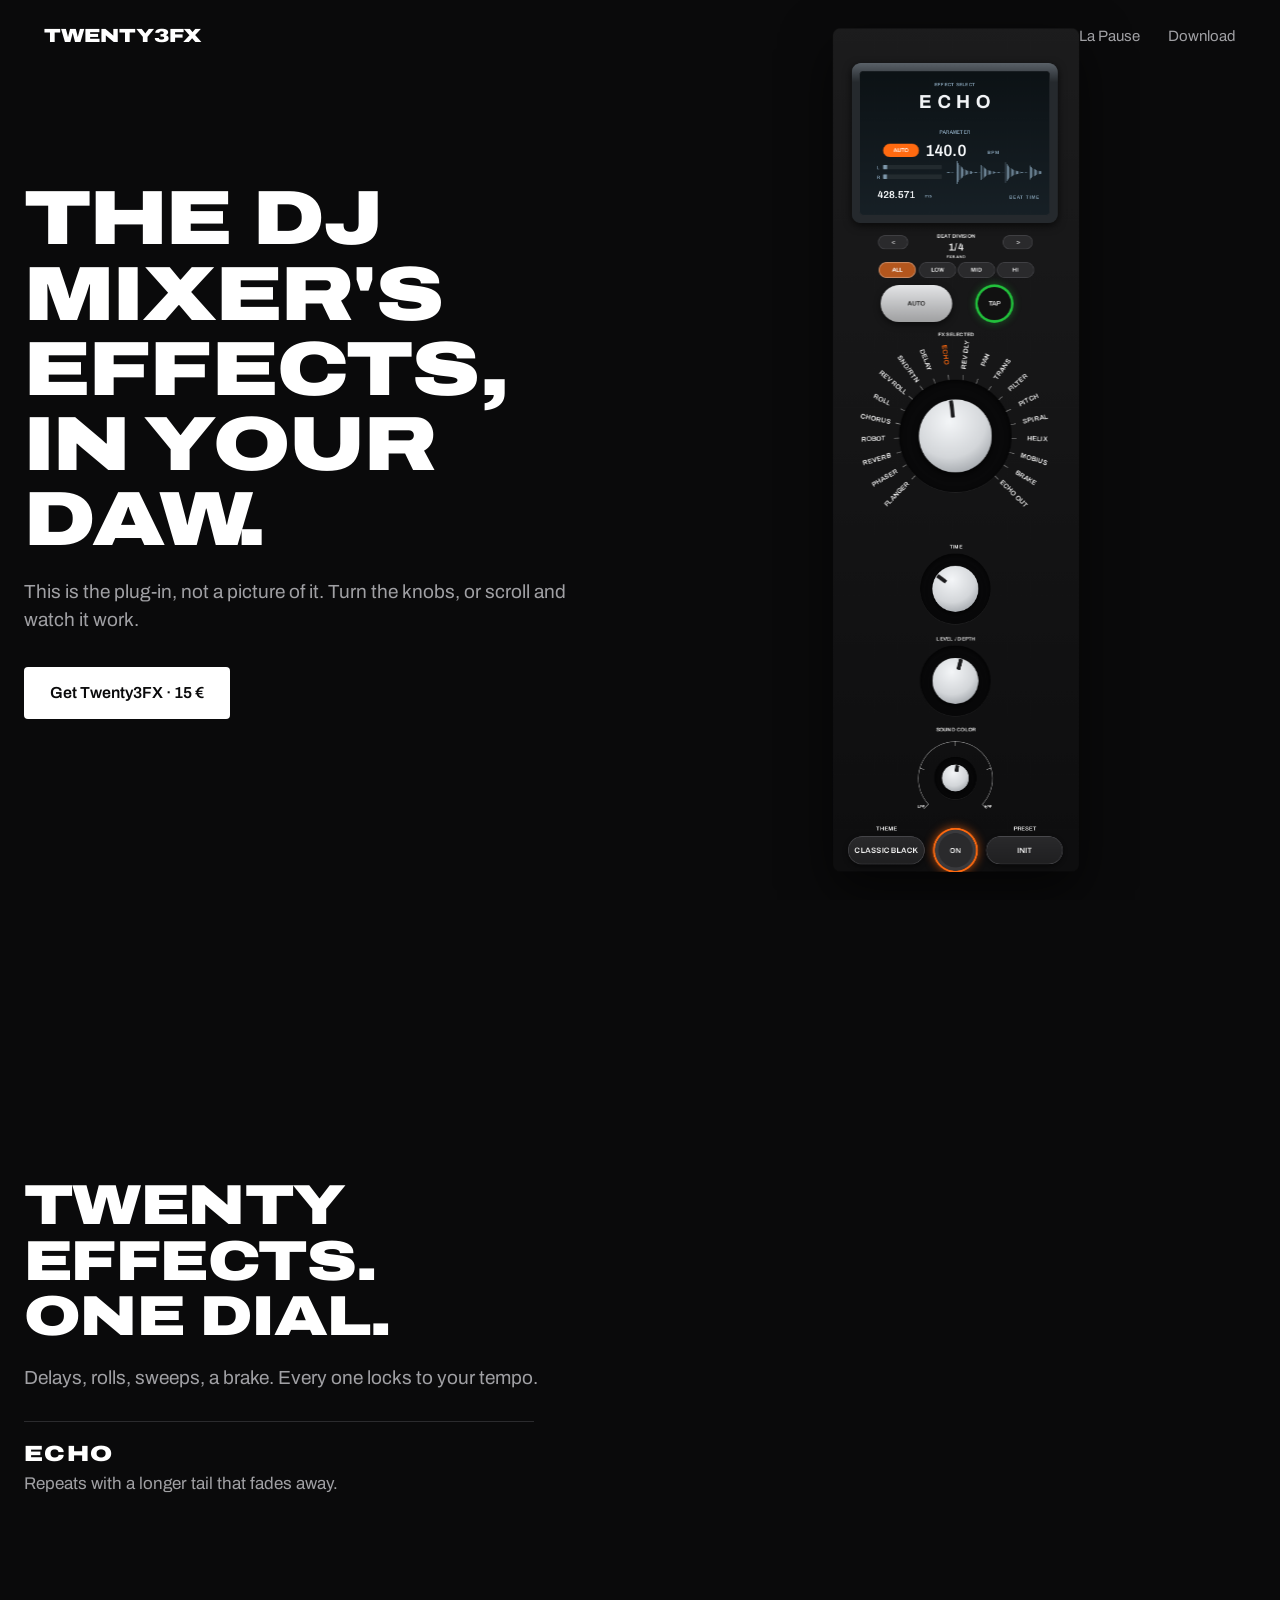
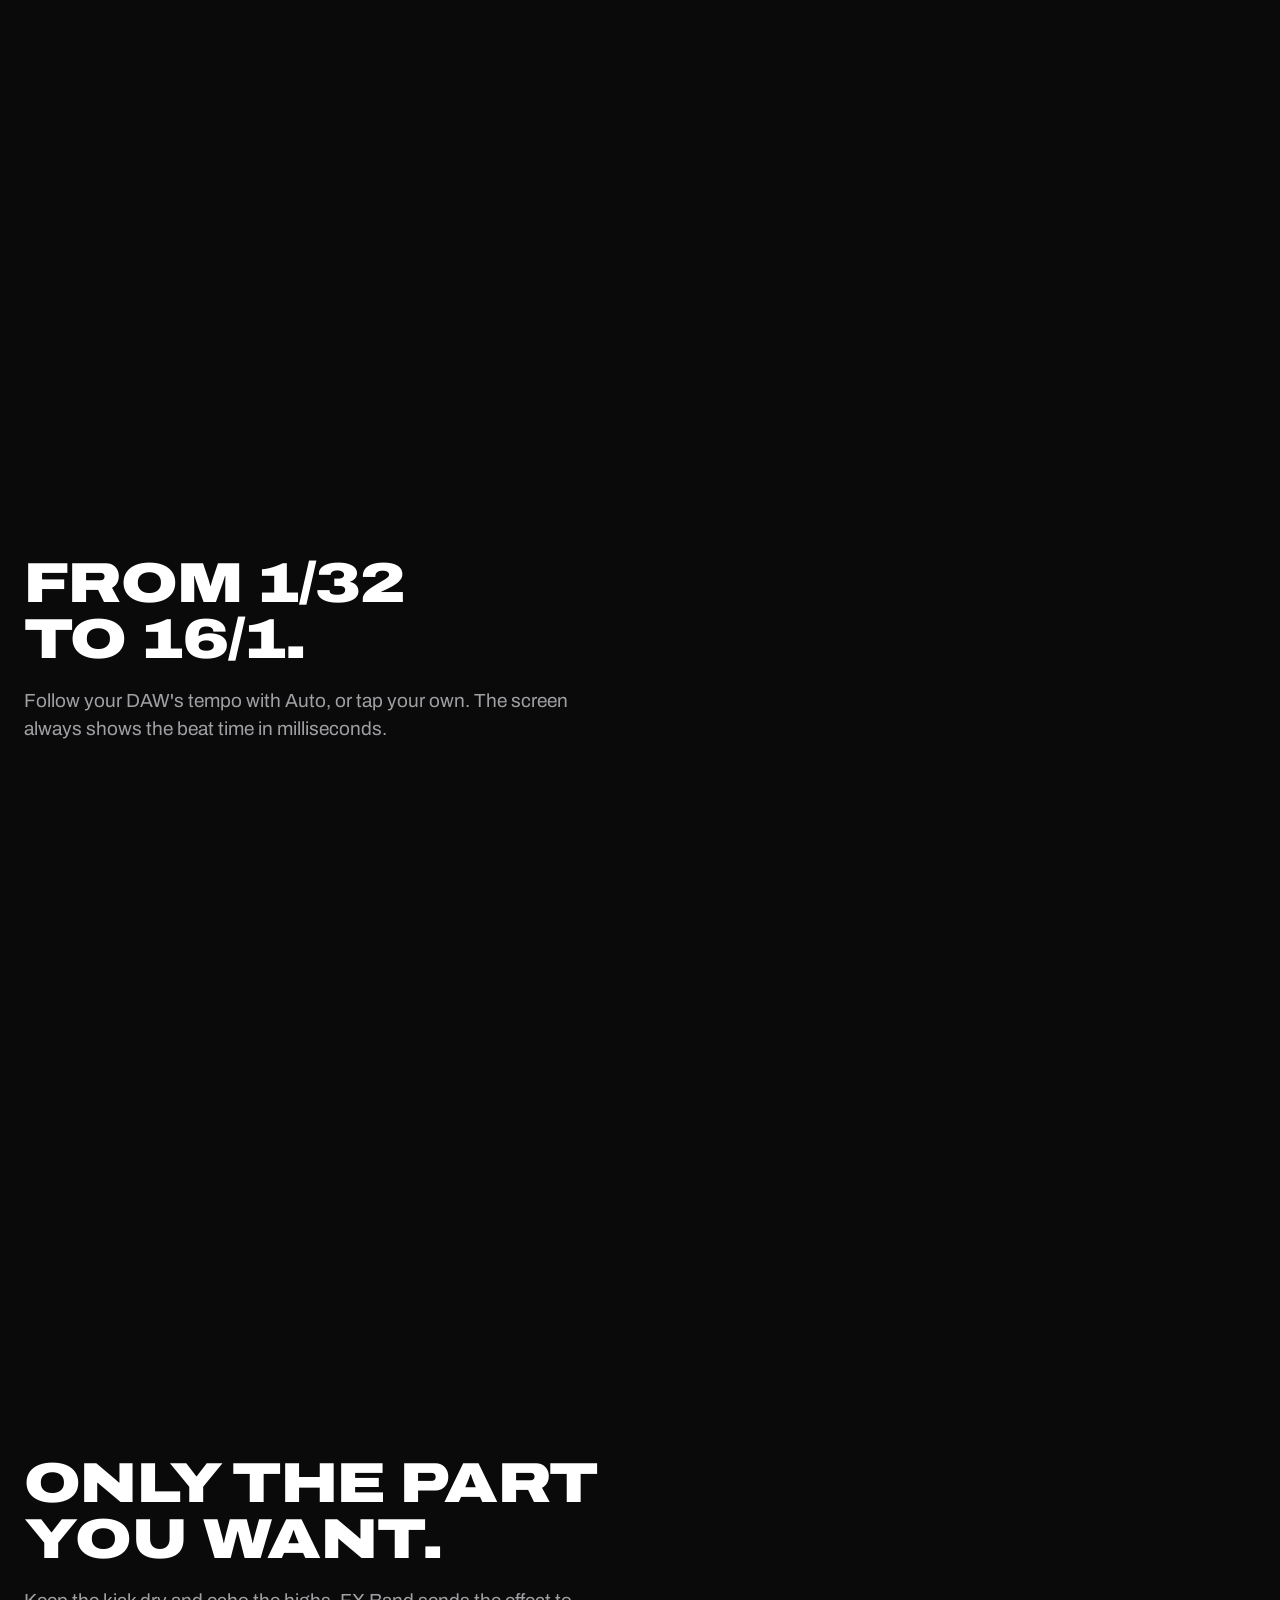
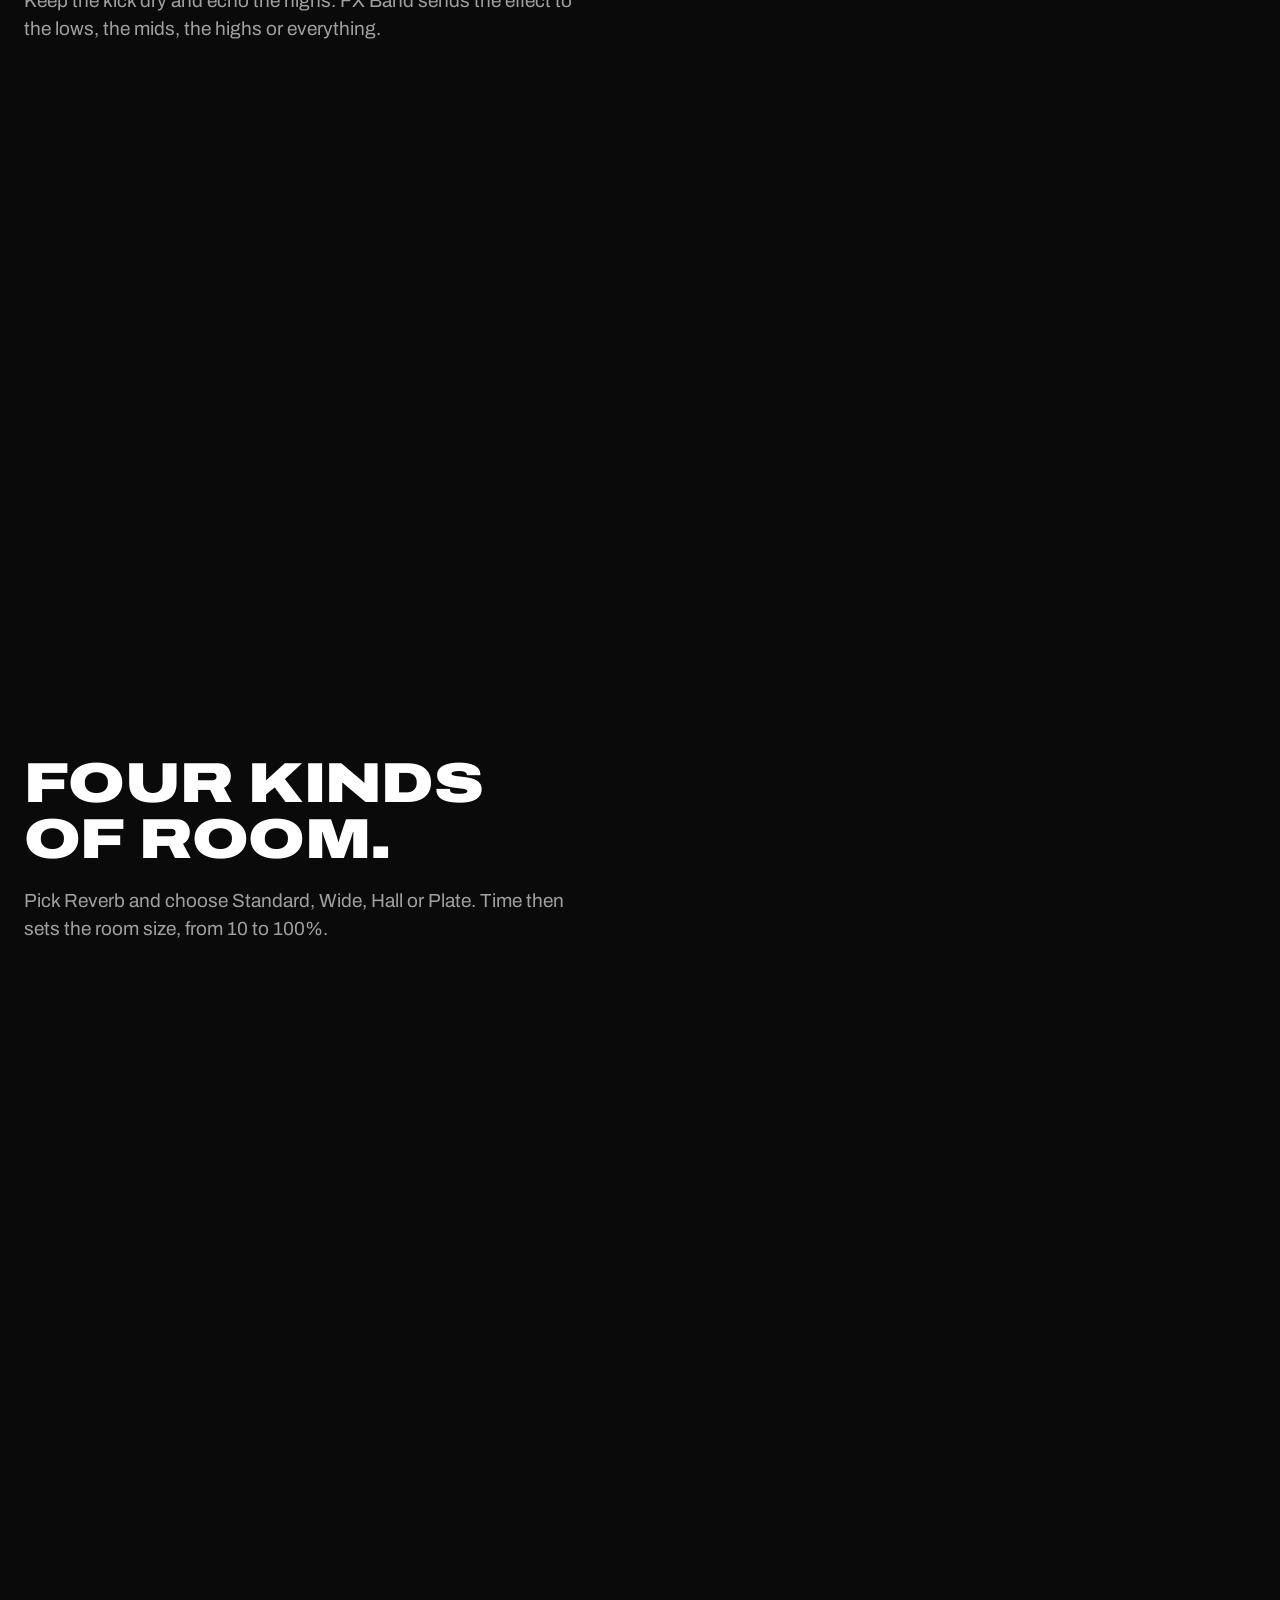
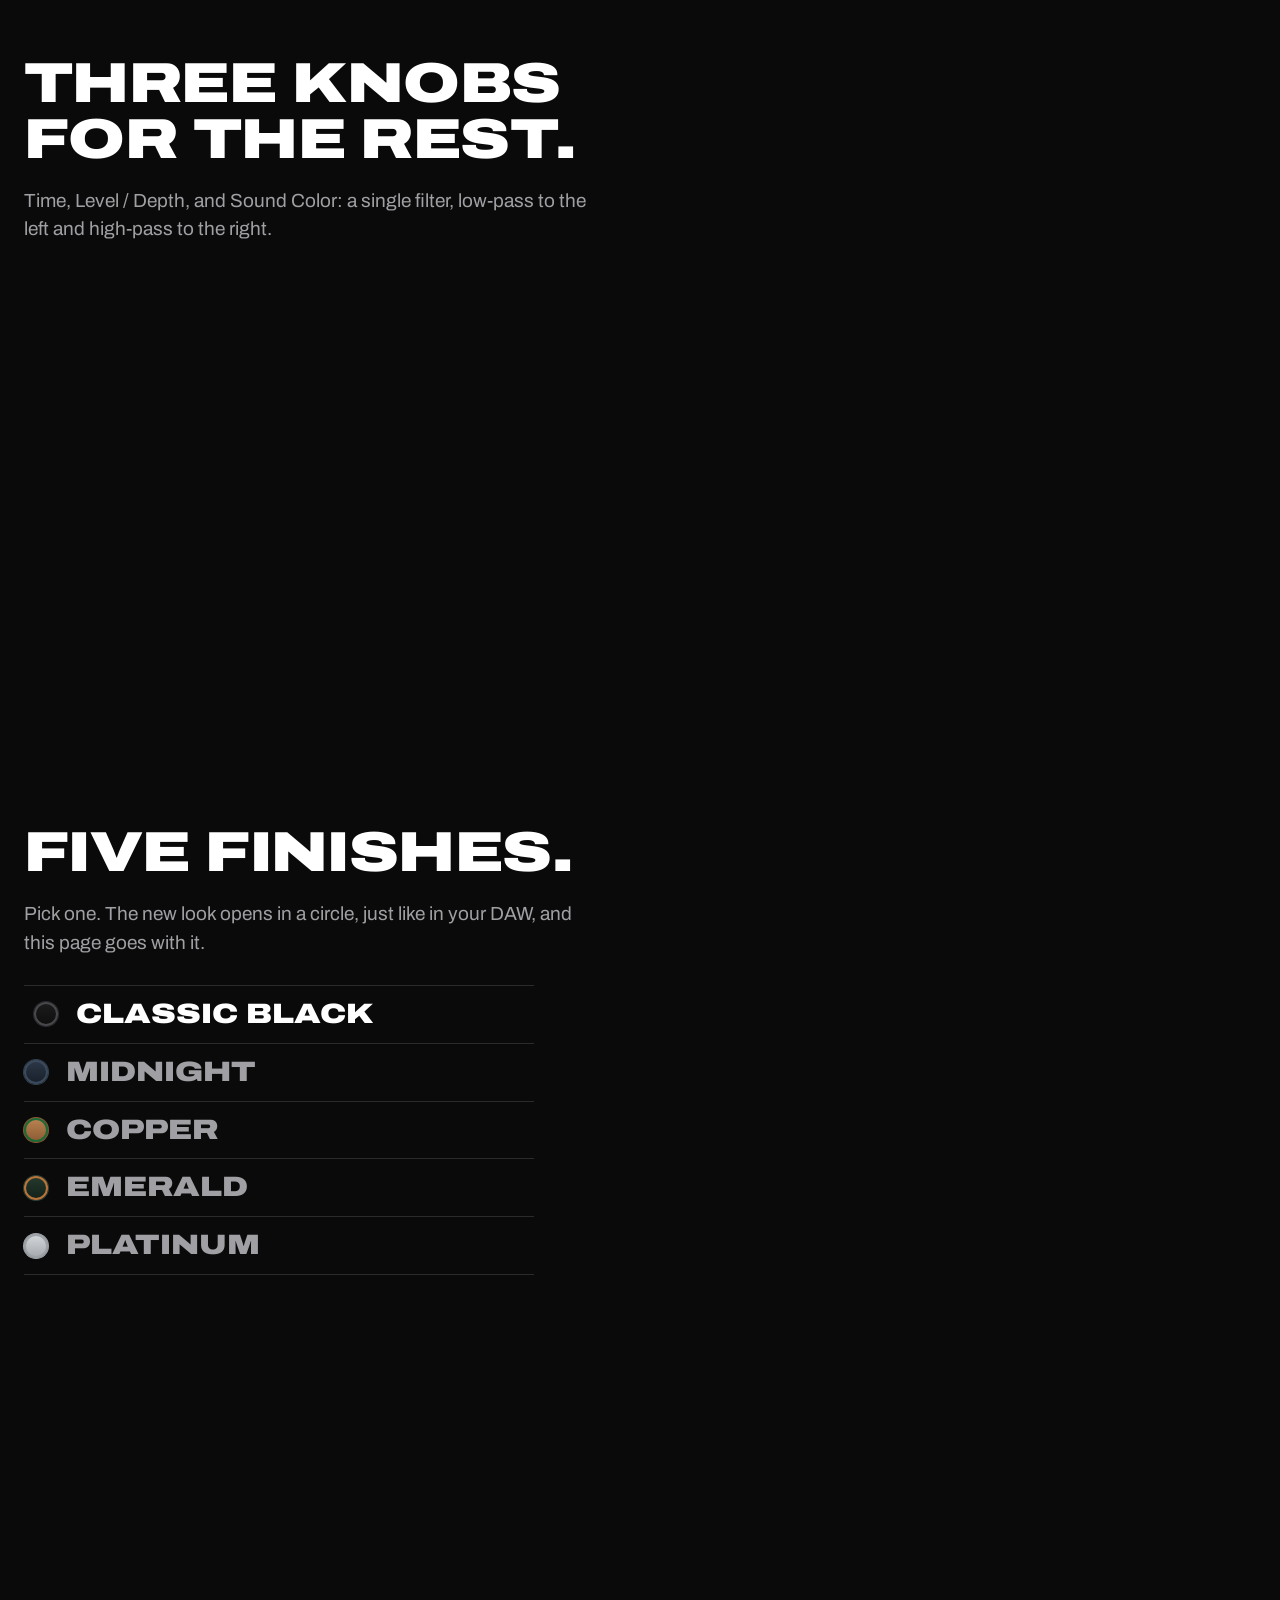
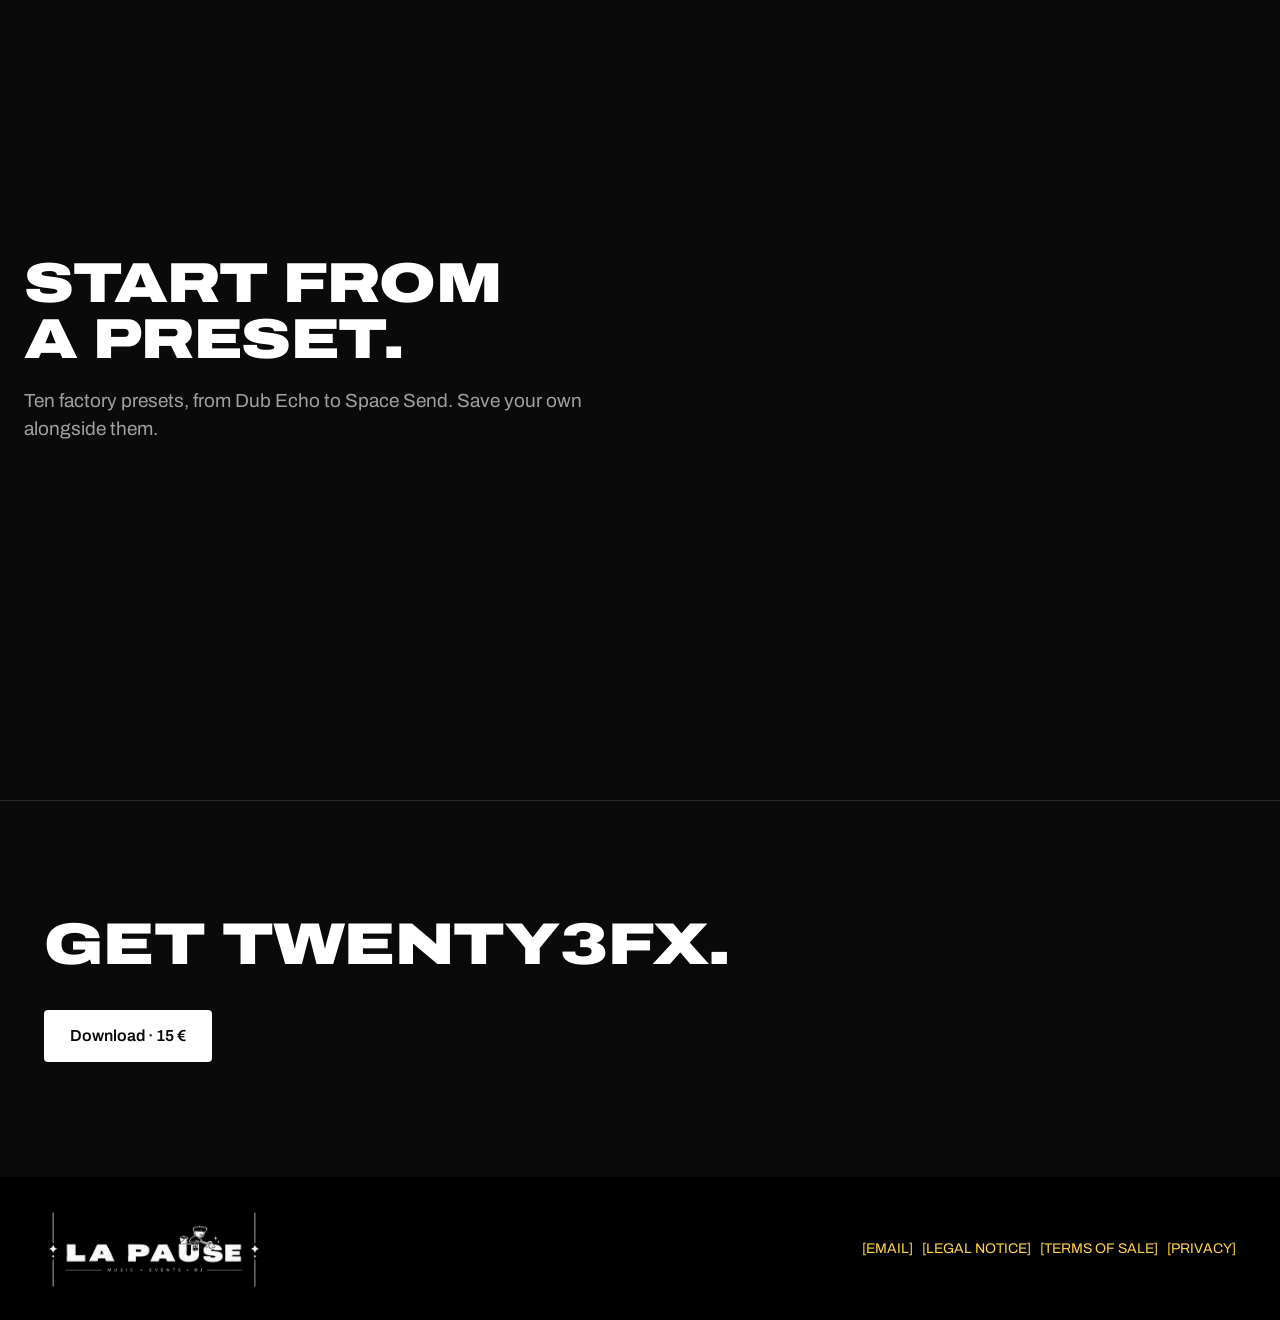
==== index.html @ 5ca611a1 "Site Twenty3FX Co-Authored-By: Claude Opus 5.5 <noreply@anthropic.com>" ====
<!doctype html>
<html lang="en" data-theme="classic">
<head>
<meta charset="utf-8">
<script>try { document.documentElement.dataset.theme = localStorage.getItem('t3-theme') || 'classic'; } catch (e) {}</script>
<meta name="viewport" content="width=device-width, initial-scale=1, viewport-fit=cover">
<title>Twenty3FX</title>
<meta name="description" content="20 tempo-synced DJ effects in one plug-in. VST3 and Audio Unit for Windows and macOS.">
<link rel="preconnect" href="https://fonts.googleapis.com">
<link rel="stylesheet" href="https://fonts.googleapis.com/css2?family=Archivo:wdth,wght@100,400;100,500;100,600;100,700;125,900&display=swap">
<link rel="stylesheet" href="styles.css">
<link rel="stylesheet" href="plugin.css">
<style>
/* The scroll story: text on one side, the plug-in pinned on the other. */
.story { display: grid; grid-template-columns: minmax(0, 1fr) minmax(0, 1fr); gap: 32px; max-width: 1320px; margin-inline: auto; padding-inline: 24px; }
.stage { position: sticky; top: 0; height: 100vh; height: 100svh; overflow: hidden; grid-column: 2; grid-row: 1; }
.chapters { grid-column: 1; grid-row: 1; }
.chapter { min-height: 100vh; display: flex; flex-direction: column; justify-content: center; padding-block: 48px; }
.chapter h1, .chapter h2 { font-size: clamp(30px, 4.4vw, 60px); }
.chapter h1 { font-size: clamp(40px, 6vw, 84px); }
.chapter p { margin-top: 20px; max-width: 30em; color: var(--soft); font-size: 19px; transition: color .45s; }
.chapter .buy { display: flex; flex-wrap: wrap; gap: 12px 20px; margin-top: 32px; }
.chapter > * { opacity: .16; transform: translateY(26px); transition: opacity .6s, transform .9s var(--ease); }
.chapter.now > * { opacity: 1; transform: none; }
.live { margin-top: 28px; padding-top: 16px; border-top: 1px solid var(--rule); max-width: 30em; }
.live b { display: block; font-weight: 900; font-stretch: 125%; font-size: 22px; letter-spacing: .06em; }
.live span { color: var(--soft); display: block; min-height: 3em; }
.names { display: grid; margin-top: 28px; max-width: 30em; }
.names button { display: flex; align-items: center; gap: 18px; background: none; border: 0; border-top: 1px solid var(--rule); padding: 13px 0; text-align: left; cursor: pointer; color: var(--soft); font-weight: 900; font-stretch: 125%; text-transform: uppercase; font-size: clamp(18px, 2.2vw, 28px); line-height: 1.1; transition: color .3s, padding-left .4s var(--ease), border-color .45s; }
.names button:last-child { border-bottom: 1px solid var(--rule); }
.names button:hover, .names button[aria-pressed="true"] { color: var(--copy); padding-left: 10px; }
.swatch { flex: none; width: 24px; height: 24px; border-radius: 50%; background: linear-gradient(var(--top), var(--bot)); box-shadow: inset 0 0 0 2px var(--pillb), 0 0 0 1px var(--rule); }
@media (max-width: 860px) {
  .story { grid-template-columns: minmax(0, 1fr); gap: 0; }
  .stage { grid-column: 1; grid-row: 1; height: 52vh; height: 52svh; z-index: 2; background: var(--page); transition: background .45s; }
  .chapters { grid-column: 1; grid-row: 2; }
  .chapter { min-height: 62vh; padding-block: 32px; justify-content: flex-start; }
  .chapter p { font-size: 17px; margin-top: 12px; }
}



@media (prefers-reduced-motion: reduce) { .camera { transition: none; } .chapter > * { opacity: 1; transform: none; } }
</style>
</head>
<body>
<header class="top over"><div class="wrap">
  <a class="brand" href="index.html" aria-current="page">Twenty3FX</a>
  <nav aria-label="Main">
    <a href="la-pause.html">La Pause</a>
    <a href="download.html">Download</a>
  </nav>
</div></header>

<main id="top">
  <div class="story">
    <div class="stage" id="stage" aria-label="Interactive Twenty3FX plug-in">
      <div class="camera" id="camera">
      </div>
    </div>

    <div class="chapters">
      <article class="chapter" data-focus="0,1320">
        <h1>The DJ mixer's effects, in your DAW.</h1>
        <p>This is the plug-in, not a picture of it. Turn the knobs, or scroll and watch it work.</p>
        <div class="buy"><a class="btn" href="download.html">Get Twenty3FX &middot; 15&nbsp;&euro;</a></div>
      </article>
      <article class="chapter" data-focus="40,780" data-run="effects">
        <h2>Twenty effects. One dial.</h2>
        <p>Delays, rolls, sweeps, a brake. Every one locks to your tempo.</p>
        <div class="live"><b data-live-name>ECHO</b><span data-live-desc></span></div>
      </article>
      <article class="chapter" data-focus="40,400" data-run="division">
        <h2>From 1/32 to 16/1.</h2>
        <p>Follow your DAW's tempo with Auto, or tap your own. The screen always shows the beat time in milliseconds.</p>
      </article>
      <article class="chapter" data-focus="310,470" data-run="band">
        <h2>Only the part you want.</h2>
        <p>Keep the kick dry and echo the highs. FX Band sends the effect to the lows, the mids, the highs or everything.</p>
      </article>
      <article class="chapter" data-focus="40,900" data-run="reverb">
        <h2>Four kinds of room.</h2>
        <p>Pick Reverb and choose Standard, Wide, Hall or Plate. Time then sets the room size, from 10 to 100%.</p>
      </article>
      <article class="chapter" data-focus="790,1320" data-run="knobs">
        <h2>Three knobs for the rest.</h2>
        <p>Time, Level / Depth, and Sound Color: a single filter, low-pass to the left and high-pass to the right.</p>
      </article>
      <article class="chapter" data-focus="0,1320" data-run="themes">
        <h2>Five finishes.</h2>
        <p>Pick one. The new look opens in a circle, just like in your DAW, and this page goes with it.</p>
        <div class="names" id="names">
          <button type="button"><i class="swatch" data-theme="classic"></i>Classic Black</button>
          <button type="button"><i class="swatch" data-theme="midnight"></i>Midnight</button>
          <button type="button"><i class="swatch" data-theme="copper"></i>Copper</button>
          <button type="button"><i class="swatch" data-theme="emerald"></i>Emerald</button>
          <button type="button"><i class="swatch" data-theme="platinum"></i>Platinum</button>
        </div>
      </article>
      <article class="chapter" data-focus="300,1320" data-run="presets">
        <h2>Start from a preset.</h2>
        <p>Ten factory presets, from Dub Echo to Space Send. Save your own alongside them.</p>
      </article>
    </div>
  </div>


  <section id="get"><div class="wrap">
    <h2 class="reveal">Get Twenty3FX.</h2>
    <div class="closing reveal"><a class="btn" href="download.html">Download &middot; 15&nbsp;&euro;</a></div>
  </div></section>
</main>

<footer><div class="wrap">
  <img src="images/la-pause.webp" alt="La pause: music, events, DJ" width="1945" height="808">
  <span class="todo">[EMAIL] &nbsp; [LEGAL NOTICE] &nbsp; [TERMS OF SALE] &nbsp; [PRIVACY]</span>
</div></footer>

<script src="plugin.js"></script>
<script>
(() => {
  const stage = document.getElementById('stage');
  const t3 = Twenty3FX(document.getElementById('camera'));
  const { plug, state, paint, setTheme, applyPreset, setNeedle, calm, fx, fxIndex, styles, themes, presets } = t3;
  t3.onTouch = () => hands();

  // Theme picker: the visitor chooses, and the choice follows them to the download page.
  const themeButtons = [...document.querySelectorAll('#names button')];
  const markTheme = (i) => themeButtons.forEach((b, n) => b.setAttribute('aria-pressed', n === i));
  t3.onTheme = markTheme;
  markTheme(state.theme);
  themeButtons.forEach((b, i) => b.addEventListener('click', () => { if (i !== state.theme) setTheme(i, true); }));

  // Camera: scale and centre the plug-in on the part the chapter is about.
  let focus = [0, 1320];
  const aim = () => t3.aim(stage, focus[0], focus[1]);
  addEventListener('resize', aim);

  // Each chapter plays its part on a loop, until a hand touches the plug-in.
  let timer = 0;
  function hands() { clearInterval(timer); timer = 0; }
  const every = (ms, fn) => { hands(); if (calm) return; timer = setInterval(fn, ms); };
  const runs = {
    effects() { state.menu = null; state.on = true; every(900, () => { let n; do { n = (state.fx + 1) % fx.length; state.fx = n; } while (fx[n][0] === 'REVERB'); paint(); }); },
    division() { state.menu = null; if (fx[state.fx][0] === 'REVERB') state.fx = fxIndex('ECHO'); let dir = 1; every(800, () => { if (state.div >= 8) dir = -1; if (state.div <= 0) dir = 1; state.div += dir; paint(); }); },
    band() { state.menu = null; const order = [3, 0, 1, 2]; let i = 0; every(1000, () => { i = (i + 1) % 4; state.band = order[i]; paint(); }); },
    reverb() { state.fx = fxIndex('REVERB'); state.menu = 'style'; every(1100, () => { state.style = (state.style + 1) % styles.length; paint(); }); },
    knobs() { state.menu = null; let p = 0; every(70, () => { p += .06; state.level = .5 + .45 * Math.sin(p); state.color = .8 * Math.sin(p * .7); state.size = 50; paint(); setNeedle('time', 80 * Math.sin(p * .5)); }); },
    themes() { state.menu = null; },
    presets() { state.menu = 'preset'; let i = -1; every(1000, () => { i = (i + 1) % presets.length; applyPreset(i); state.menu = 'preset'; paint(); }); },
  };

  const chapters = [...document.querySelectorAll('.chapter')];
  function enter(ch) {
    chapters.forEach((c) => c.classList.toggle('now', c === ch));
    focus = ch.dataset.focus.split(',').map(Number);
    aim();
    hands();
    if (runs[ch.dataset.run]) runs[ch.dataset.run](); else state.menu = null;
    paint();
  }
  const io = new IntersectionObserver((entries) => {
    entries.forEach((e) => { if (e.isIntersecting) enter(e.target); });
  }, { rootMargin: matchMedia('(max-width: 860px)').matches ? '-70% 0px -25% 0px' : '-48% 0px -48% 0px' });
  chapters.forEach((c) => io.observe(c));

  // Stop everything once the story has scrolled away.
  new IntersectionObserver(([e]) => {
    t3.setVisible(e.isIntersecting);
    if (!e.isIntersecting) hands();
  }).observe(document.querySelector('.story'));

  chapters[0].classList.add('now');
  aim();

  // The opening animation: the selector goes round the effects and lands on Echo.
  if (!calm) {
    const end = state.fx; let i = 0;
    const sweep = setInterval(() => {
      state.fx = i < fx.length ? i : Math.max(end, 2 * fx.length - 2 - i);
      const landed = i >= fx.length && state.fx === end;
      paint();
      i++;
      if (landed) clearInterval(sweep);
    }, 50);
    plug.addEventListener('pointerdown', () => clearInterval(sweep), { once: true });

    document.documentElement.classList.add('reveal-ready');
    const reveal = new IntersectionObserver((entries) => {
      entries.forEach((e) => { if (e.isIntersecting) { e.target.classList.add('in'); reveal.unobserve(e.target); } });
    }, { threshold: .08 });
    document.querySelectorAll('.reveal').forEach((el) => reveal.observe(el));

  }
})();
</script>
</body>
</html>
---- styles.css ----
/* Black and white like the La pause logo. Orange only appears on the plug-in's own screen. */
:root {
  color-scheme: dark;
  --ink: #000; --panel: #161617; --line: #2b2b2e; --text: #fff; --muted: #a0a0a4;
  --accent: #fff; --lit: #ff6a10; --lcd: #0c1215; --lcd-label: #7d97aa; --todo: #ffd24a;
  --font: 'Archivo', 'Helvetica Neue', Arial, sans-serif;
  --ease: cubic-bezier(.16, 1, .3, 1);
}
* { box-sizing: border-box; }
html { scroll-behavior: smooth; overflow-x: clip; }
body { margin: 0; background: var(--ink); color: var(--text); font: 400 17px/1.5 var(--font); -webkit-font-smoothing: antialiased; overflow-x: clip; }
h1, h2, h3, p { margin: 0; }
h1, h2 { font-weight: 900; font-stretch: 125%; text-transform: uppercase; letter-spacing: -.01em; line-height: .98; text-wrap: balance; }
h2 { font-size: clamp(30px, 4.6vw, 60px); }
a { color: inherit; text-decoration: none; }
img { display: block; max-width: 100%; height: auto; }
button { font: inherit; color: inherit; }
:focus-visible { outline: 2px solid var(--accent); outline-offset: 3px; }
.wrap { max-width: 1240px; margin-inline: auto; padding-inline: max(24px, env(safe-area-inset-left, 0px)) max(24px, env(safe-area-inset-right, 0px)); }
.muted { color: var(--muted); }
.todo { color: var(--todo); }

.top .wrap { display: flex; align-items: center; justify-content: space-between; gap: 24px; padding-block: 22px; }
.brand { font-weight: 900; font-stretch: 125%; font-size: 19px; text-transform: uppercase; }
.top nav { display: flex; gap: 28px; font-size: 15px; color: var(--muted); }
.top nav a { transition: color .2s; }
.top nav a:hover { color: var(--text); }
@media (max-width: 560px) { .top nav a.opt { display: none; } }

.btn { display: inline-flex; align-items: center; gap: 10px; background: var(--text); color: #000; font-weight: 600; font-size: 16px; padding: 14px 26px; border-radius: 4px; transition: transform .25s var(--ease), background .15s; }
.btn:hover { background: #d8d8d8; transform: translateY(-2px); }
.btn svg { width: 18px; height: 18px; fill: currentColor; flex: none; }

footer { border-top: 1px solid var(--line); padding-block: 26px; font-size: 14px; color: var(--muted); }
footer .wrap { display: flex; flex-wrap: wrap; align-items: center; justify-content: space-between; gap: 10px 32px; }
footer img { width: 220px; }

@media (prefers-reduced-motion: reduce) {
  html { scroll-behavior: auto; }
  *, *::before, *::after { animation: none !important; transition: none !important; }
}

/* Theme colours: same values as Source/Theme.h. --page and --copy are the site around the plug-in. */
[data-theme="classic"]  { --page:#0a0a0b; --copy:#fff;    --soft:#a0a0a4; --rule:#2b2b2e; --top:#1c1c1d; --bot:#0e0e0f; --txt:#eaeaea; --dim:#9a9a9a; --lcd1:#0c1215; --lcd2:#172026; --lcdt:#f2f5f7; --lcdl:#7d97aa; --fr:#25292d; --fre:#5a6168; --acc:#ff6a10; --pill:#2a2a2c; --pillon:#b3561d; --pillt:#eee;    --pillb:#48484c; --big:#e4e5e7; --bigt:#2a2a2a; --ml:#f4f6f8; --md:#878c92; --well:#09090a; --tap:#22c03c; --pow:#3a3a3d; }
[data-theme="midnight"] { --page:#171f2a; --copy:#fff;    --soft:#a9b8c8; --rule:#34414f; --top:#2d3847; --bot:#171f2a; --txt:#e0e7ef; --dim:#9fb0c0; --lcd1:#0d1722; --lcd2:#172433; --lcdt:#eef4fa; --lcdl:#6fb3f0; --fr:#28333f; --fre:#56677a; --acc:#ff6a10; --pill:#1c2530; --pillon:#b3561d; --pillt:#e8eef4; --pillb:#3b4a5c; --big:#e2e6ea; --bigt:#2a3038; --ml:#f4f6f8; --md:#878c92; --well:#121a24; --tap:#22c03c; --pow:#3b4a5c; }
[data-theme="copper"]   { --page:#bb8452; --copy:#1f1208; --soft:#3a2413; --rule:#8a5a32; --top:#bb8452; --bot:#8a5a32; --txt:#2b1a0d; --dim:#4a3220; --lcd1:#e6d6b4; --lcd2:#f3e9d2; --lcdt:#2b1a0e; --lcdl:#5a4430; --fr:#b97c47; --fre:#e6b884; --acc:#e0361c; --pill:#2f8a4c; --pillon:#4fc271; --pillt:#fff;    --pillb:#1d6a36; --big:#2f9a52; --bigt:#fff;    --ml:#f3c194; --md:#8a4a22; --well:#6b4225; --tap:#1f8f8f; --pow:#c58c56; }
[data-theme="emerald"]  { --page:#132119; --copy:#fff;    --soft:#a9bfb0; --rule:#2c4436; --top:#253a2e; --bot:#132119; --txt:#e6efe8; --dim:#a9bfb0; --lcd1:#0d1812; --lcd2:#16261c; --lcdt:#f0f5f1; --lcdl:#8db59a; --fr:#a8662f; --fre:#e3a464; --acc:#e8661c; --pill:#1c3426; --pillon:#d9661c; --pillt:#e6efe8; --pillb:#b8743a; --big:#d9661c; --bigt:#fff;    --ml:#f3c194; --md:#8a4a22; --well:#0e1b13; --tap:#1f8f8f; --pow:#c0743a; }
[data-theme="platinum"] { --page:#d5d8db; --copy:#111214; --soft:#45484c; --rule:#a4a8ac; --top:#d5d8db; --bot:#a4a8ac; --txt:#2a2c2f; --dim:#45484c; --lcd1:#0c0e10; --lcd2:#191c1f; --lcdt:#f2f4f6; --lcdl:#8a9097; --fr:#8e9398; --fre:#dcdfe2; --acc:#ff6a10; --pill:#dadde0; --pillon:#ff7a1a; --pillt:#2a2c2f; --pillb:#9da2a7; --big:#d0d4d8; --bigt:#2a2c2f; --ml:#f4f6f8; --md:#878c92; --well:#6c7075; --tap:#22c03c; --pow:#9da2a7; }

body { background: none; color: var(--copy); transition: color .45s; }
html { background: var(--page); }
@media (max-width: 400px) { .top nav { gap: 14px; font-size: 14px; } .brand { font-size: 16px; } }
.top { position: relative; z-index: 3; }
@media (min-width: 861px) { .top.over { position: absolute; left: 0; right: 0; } }
.top nav { color: var(--soft); }
.top nav a:hover, .top nav a[aria-current] { color: var(--copy); }
.btn { background: var(--copy); color: var(--page); transition: transform .25s var(--ease), background .45s, color .45s; }
.btn:hover { background: var(--copy); opacity: .85; }
section { border-top: 1px solid var(--rule); padding-block: clamp(64px, 9vw, 120px); transition: border-color .45s; }
.closing { display: flex; flex-wrap: wrap; align-items: center; gap: 12px 20px; margin-top: 36px; }
.rows { margin-top: 56px; }
.row { display: flex; flex-wrap: wrap; align-items: center; justify-content: space-between; gap: 20px 40px; border-top: 1px solid var(--rule); padding-block: 30px; }
.row h3 { font-weight: 900; font-stretch: 125%; text-transform: uppercase; font-size: clamp(24px, 3vw, 36px); line-height: 1; }
.row p { margin-top: 6px; color: var(--soft); }
.after { border-top: 1px solid var(--rule); padding-top: 48px; display: grid; grid-template-columns: repeat(auto-fit, minmax(280px, 1fr)); gap: 40px 56px; }
.after h3 { font-size: 20px; font-weight: 600; margin-bottom: 12px; }
.after ol { margin: 0; padding-left: 1.2em; }
.after li + li { margin-top: 6px; }
.after p + p { margin-top: 10px; }
.after p, .after li { color: var(--soft); }
.after strong { color: var(--copy); font-weight: 600; }
footer { background: #000; color: #a0a0a4; border-top: 0; position: relative; }
.reveal-ready .reveal { opacity: 0; transform: translateY(30px); transition: opacity .8s ease, transform .9s var(--ease); }
.reveal-ready .reveal.in { opacity: 1; transform: none; }

/* Theme wipe: the new page is revealed over a still of the old one, with no colour fades underneath. */
::view-transition { pointer-events: none; }
::view-transition-old(root), ::view-transition-new(root) { animation: none; mix-blend-mode: normal; }
::view-transition-old(root) { z-index: 1; }
::view-transition-new(root) { z-index: 2; }
.theme-switching *:not(.camera), .theme-switching { transition: none !important; }
---- plugin.css ----
/* The plug-in, drawn 386 wide. The camera scales it, so it stays sharp. */
.camera { position: absolute; left: 0; top: 0; transform-origin: 0 0; transition: transform 1.1s cubic-bezier(.65, 0, .2, 1); will-change: transform; }
.plug, .plug * { position: absolute; box-sizing: border-box; }
.plug { left: 0; top: 0; width: 386px; height: 1320px; border-radius: 12px; overflow: hidden; background: linear-gradient(var(--top), var(--bot)); box-shadow: inset 0 0 0 1px #0006, 0 30px 80px #0009; color: var(--txt); font: 600 11px/1 var(--font); user-select: none; -webkit-user-select: none; touch-action: pan-y; }
:where(.plug button) { background: none; border: 0; padding: 0; font: inherit; color: inherit; cursor: pointer; }
.plug .t { left: 0; width: 100%; text-align: center; white-space: nowrap; letter-spacing: .03em; }
.dimmable { inset: 0; transition: opacity .2s; }
.dimmed .dimmable { opacity: .3; pointer-events: none; }

.frame { left: 30px; top: 55px; width: 322px; height: 250px; border-radius: 14px; background: linear-gradient(var(--fre), var(--fr) 12%); box-shadow: 0 4px 14px #000a; }
.lcd { left: 12px; top: 12px; width: 298px; height: 226px; border-radius: 6px; background: linear-gradient(var(--lcd1), var(--lcd2)); color: var(--lcdt); box-shadow: inset 0 0 0 1px var(--fr); overflow: hidden; }
.lcd small { color: var(--lcdl); font-size: 7.5px; letter-spacing: .14em; white-space: nowrap; }
.name { left: 0; width: 100%; top: 34px; text-align: center; font-size: 29px; font-weight: 700; letter-spacing: .3em; padding-left: .3em; white-space: pre; }
.badge { left: 37px; top: 114px; width: 56px; height: 21px; border-radius: 11px; background: var(--acc); color: #fff; font-size: 8.5px; line-height: 21px; text-align: center; transition: background .15s; }
.badge.off { background: var(--pill); color: var(--lcdl); }
.bpm { left: 103px; top: 112px; font-size: 25px; font-variant-numeric: tabular-nums; }
.meter { left: 37px; width: 92px; height: 7px; background: #fff1; border-radius: 1px; overflow: hidden; }
.meter i { inset: 0; background: var(--lcdl); transform-origin: 0 50%; transform: scaleX(0); }
#scope { left: 136px; top: 140px; width: 150px; height: 38px; color: var(--lcdl); }
.val { left: 28px; top: 186px; font-size: 16px; font-variant-numeric: tabular-nums; }

.arrow { top: 324px; width: 47px; height: 22px; border-radius: 11px; background: var(--pill); box-shadow: inset 0 0 0 1px var(--pillb); color: var(--pillt); font-size: 10px; transition: filter .15s; }
.arrow:hover, .band:hover { filter: brightness(1.25); }
.divval { top: 335px; font-size: 16px; }
.band { top: 366px; width: 58px; height: 25px; border-radius: 13px; background: var(--pill); box-shadow: inset 0 0 0 1px var(--pillb); color: var(--pillt); font-size: 9px; transition: background .15s; }
.band[aria-pressed="true"] { background: var(--pillon); box-shadow: inset 0 0 0 1.5px #fff5; color: #fff; }
.auto { left: 75px; top: 402px; width: 112px; height: 58px; border-radius: 29px; background: linear-gradient(var(--big), color-mix(in srgb, var(--big) 70%, #000)); color: var(--bigt) !important; box-shadow: 0 4px 12px #0008; font-size: 10px !important; transition: filter .15s, transform .1s; }
.auto.off { filter: brightness(.55); }
.tap { left: 223px; top: 401px; width: 60px; height: 60px; border-radius: 50%; background: #111; box-shadow: inset 0 0 0 4px var(--tap), 0 0 14px color-mix(in srgb, var(--tap) 40%, transparent); color: #eee !important; font-size: 10px !important; transition: transform .1s; }
.tap:active, .auto:active { transform: scale(.95); }

.well { border-radius: 50%; background: var(--well); box-shadow: inset 0 2px 8px #000a, 0 1px 0 #fff1; }
.knob { border-radius: 50%; cursor: grab; touch-action: none; background: radial-gradient(circle at 42% 30%, var(--ml), color-mix(in srgb, var(--ml) 70%, var(--md)) 55%, var(--md)); box-shadow: 0 4px 10px #000a; transition: box-shadow .15s; }
.knob:hover { box-shadow: 0 0 0 1.5px var(--acc), 0 4px 10px #000a; }
.knob:active { cursor: grabbing; }
.knob .needle { inset: 0; transition: transform .22s var(--ease); pointer-events: none; }
.knob .needle::after { content: ""; position: absolute; left: calc(50% - 3px); top: 1px; width: 6px; height: 24%; border-radius: 1px; background: #1b1b1d; }
.lab { transform: translate(-50%, -50%) rotate(var(--r)); font-size: 10.5px; white-space: nowrap; letter-spacing: .02em; color: var(--txt); padding: 5px; transition: color .3s; }
.lab:hover { color: var(--acc); }
.lab[aria-checked="true"] { color: var(--acc); transition-duration: 0s; }
.notch { left: 192px; top: 638px; width: 1px; height: 8px; background: var(--dim); transform-origin: 0 0; }
.arc { pointer-events: none; }

.big { top: 1264px; height: 44px; border-radius: 22px; background: linear-gradient(var(--pill), color-mix(in srgb, var(--pill) 75%, #000)); box-shadow: inset 0 0 0 1px var(--pillb), 0 3px 8px #0007; color: var(--pillt) !important; font-size: 12px !important; letter-spacing: .02em; transition: filter .15s; }
.big:hover { filter: brightness(1.2); }
.power { left: 160px; top: 1254px; width: 64px; height: 64px; border-radius: 50%; background: radial-gradient(var(--pill) 58%, var(--pow) 60%); box-shadow: 0 3px 10px #0008; color: var(--pillt) !important; font-size: 11px !important; transition: box-shadow .15s; }
.power[aria-pressed="true"] { box-shadow: 0 0 0 3px var(--acc), 0 0 18px var(--acc); }

.menu { background: #141415; box-shadow: inset 0 0 0 1px #3a3a3d, 0 18px 50px #000c; border-radius: 10px; color: #eee; opacity: 0; transform: translateY(10px); pointer-events: none; transition: opacity .2s, transform .3s var(--ease); }
.dimmed .menu.open { opacity: 1; transform: none; pointer-events: auto; }
.menu h4 { left: 22px; top: 22px; margin: 0; font-size: 12px; font-weight: 700; letter-spacing: .03em; }
.menu h4::after { content: ""; position: absolute; left: 0; bottom: -7px; width: 22px; height: 2px; background: var(--pillon); }
.row-m { left: 12px; right: 12px; height: 31px; border-radius: 6px; text-align: left; padding-left: 12px !important; font-size: 11.5px !important; color: #eee !important; transition: background .12s; }
.row-m:hover { background: #2a2a2c !important; }
.row-m[aria-checked="true"], .row-m[aria-checked="true"]:hover { background: #b3561d !important; color: #fff !important; }
.cap { left: 22px; font-size: 7.5px; letter-spacing: .1em; color: #888; }
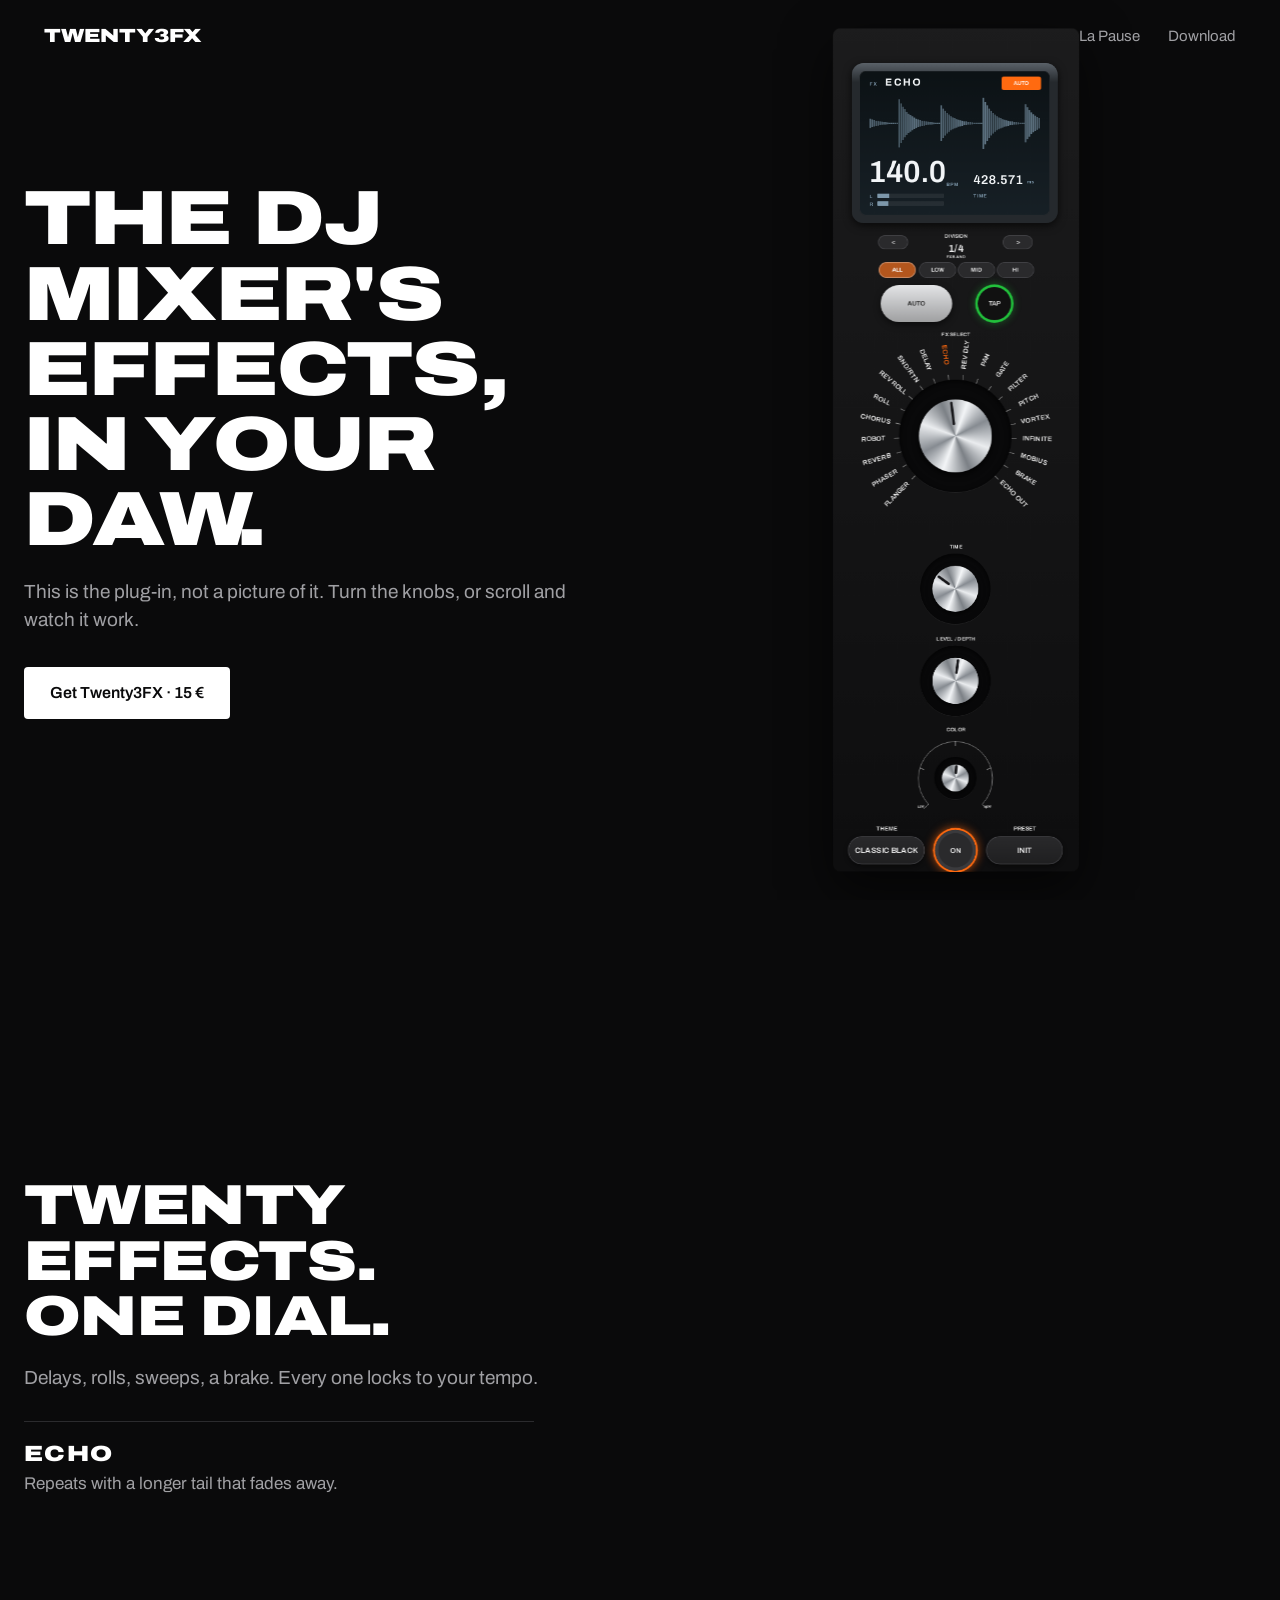
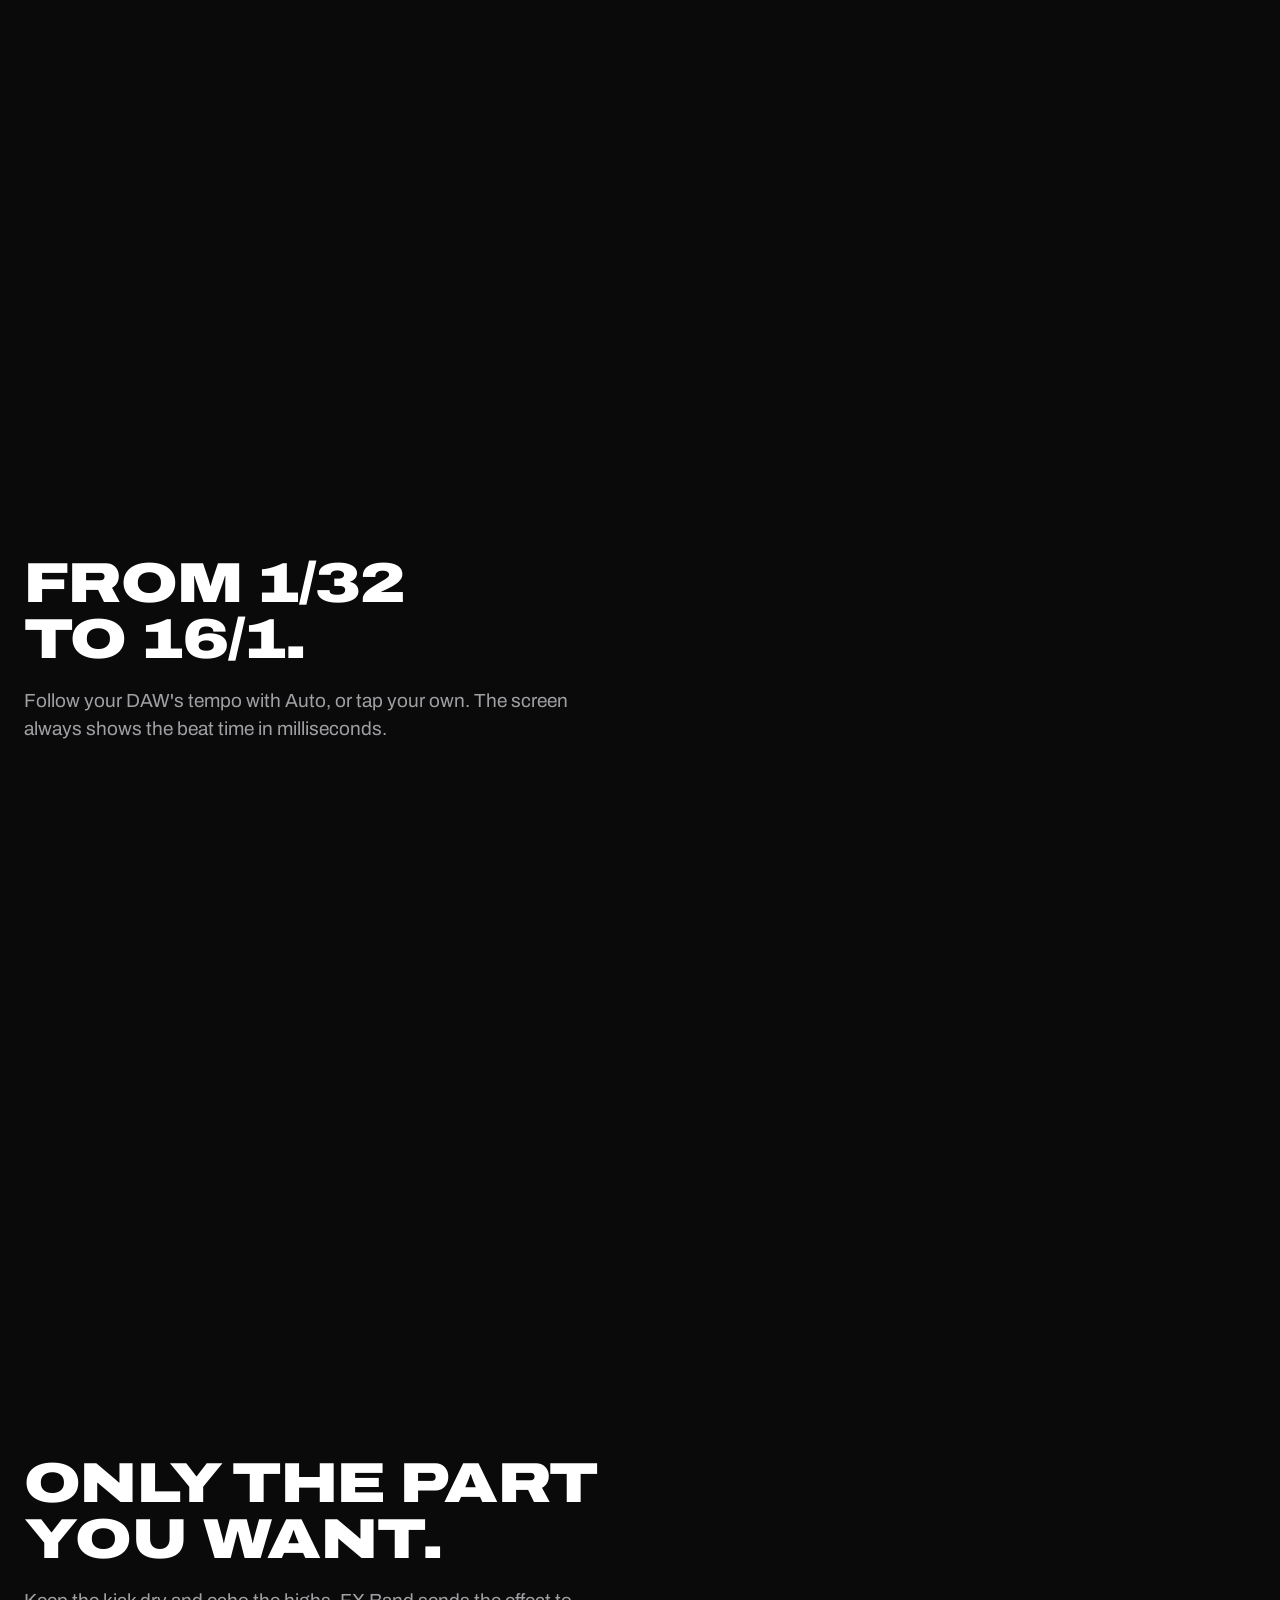
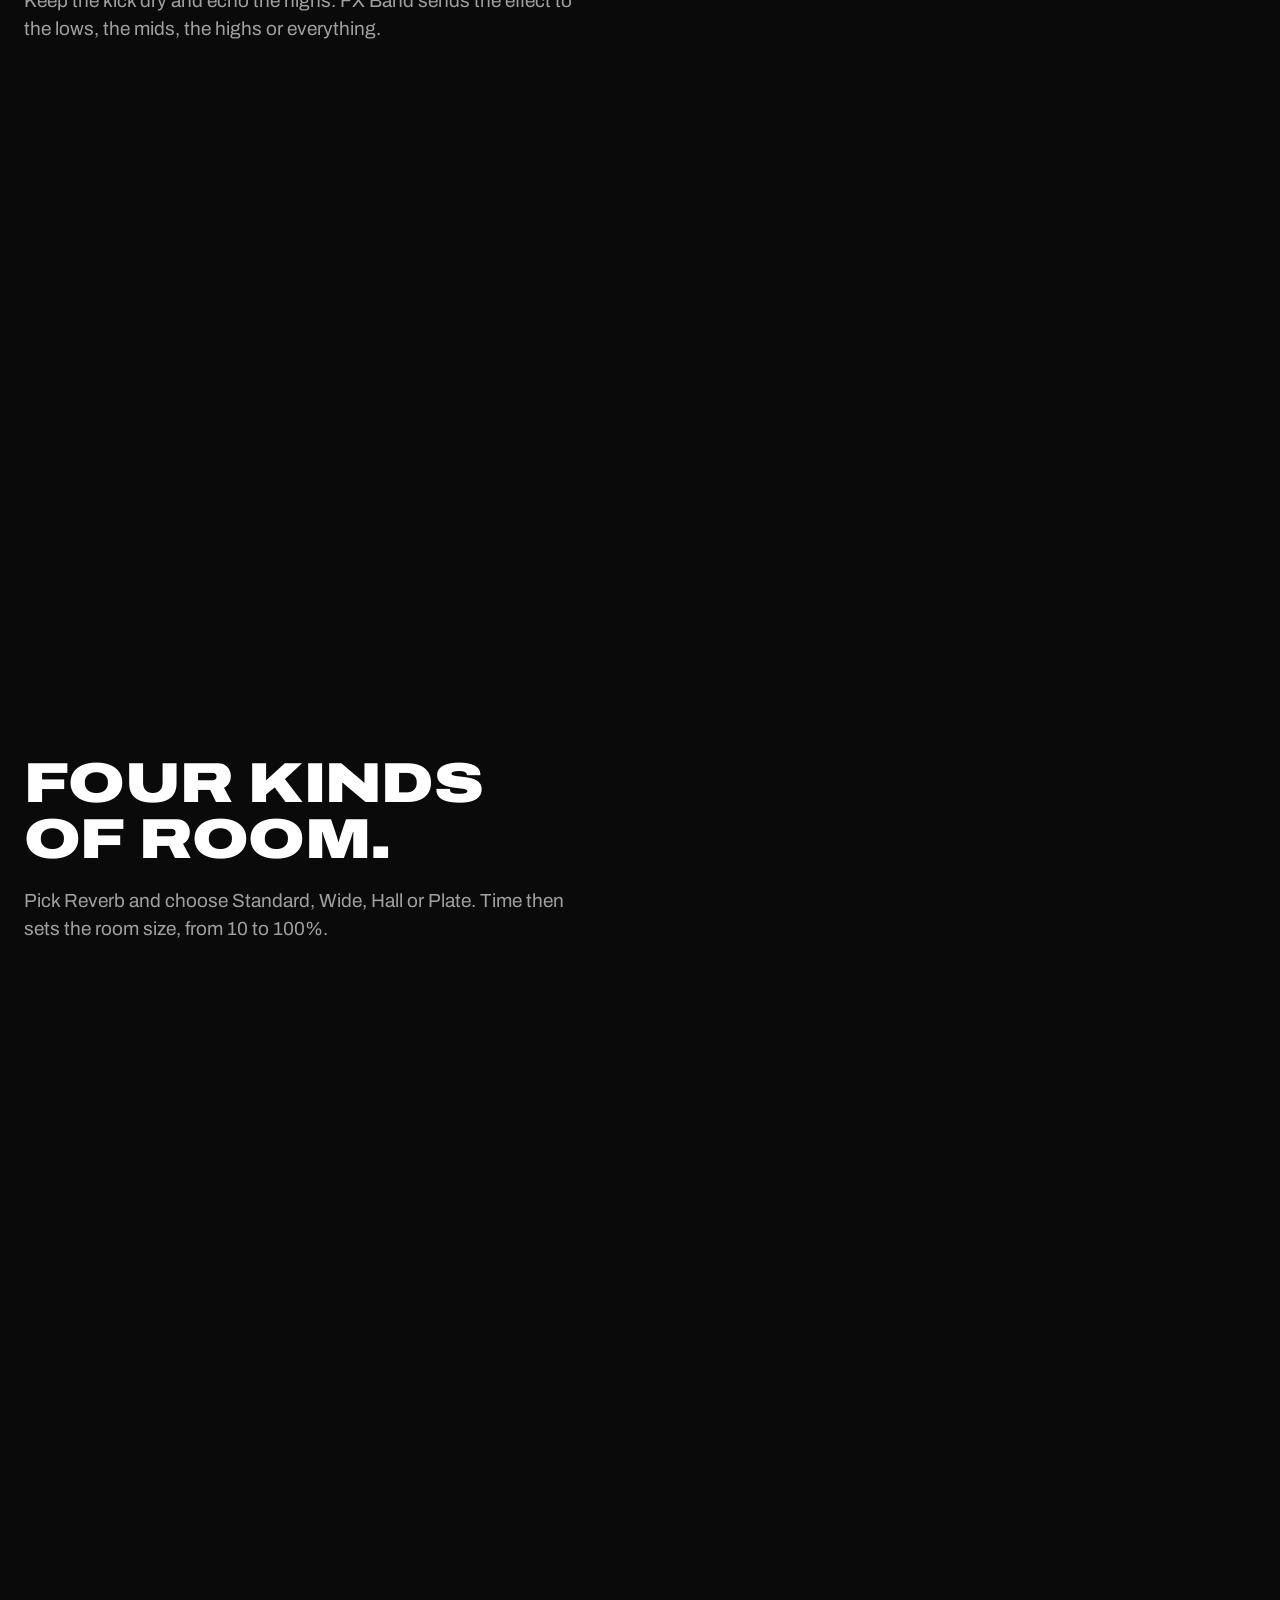
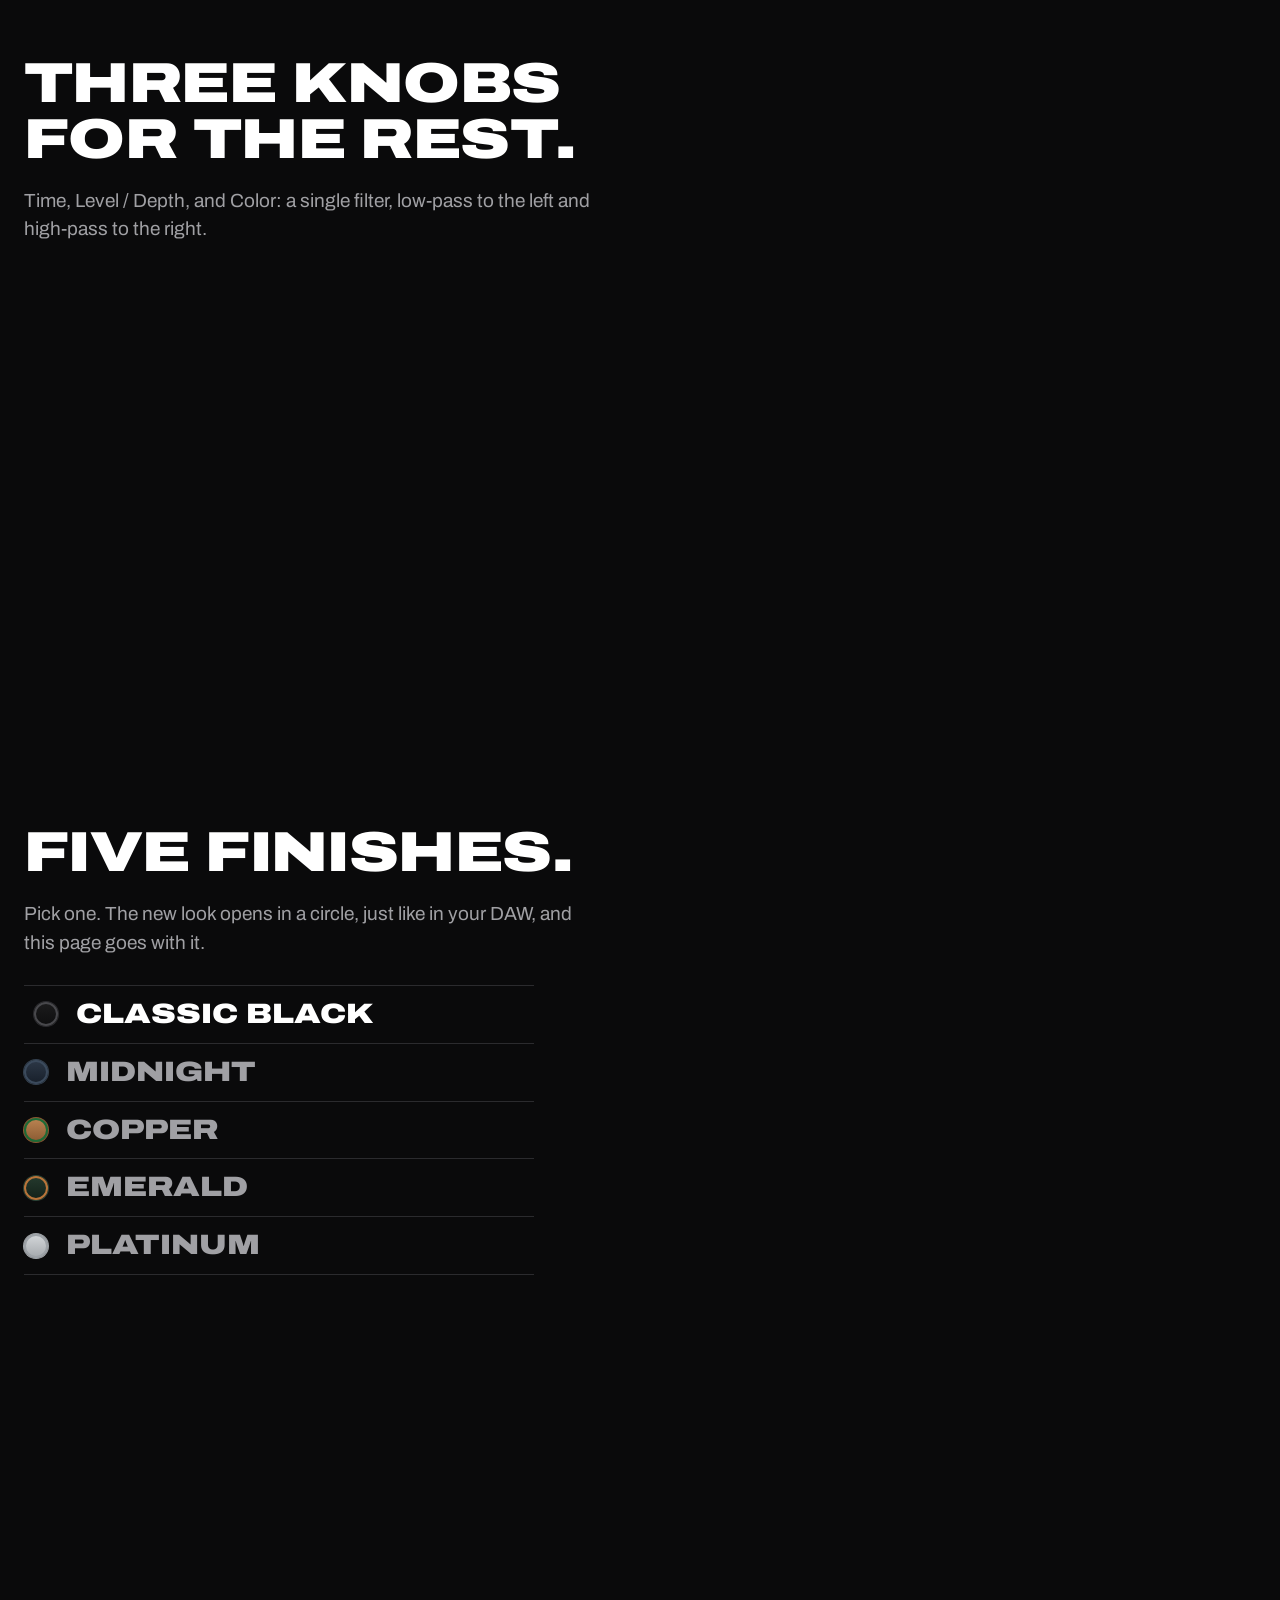
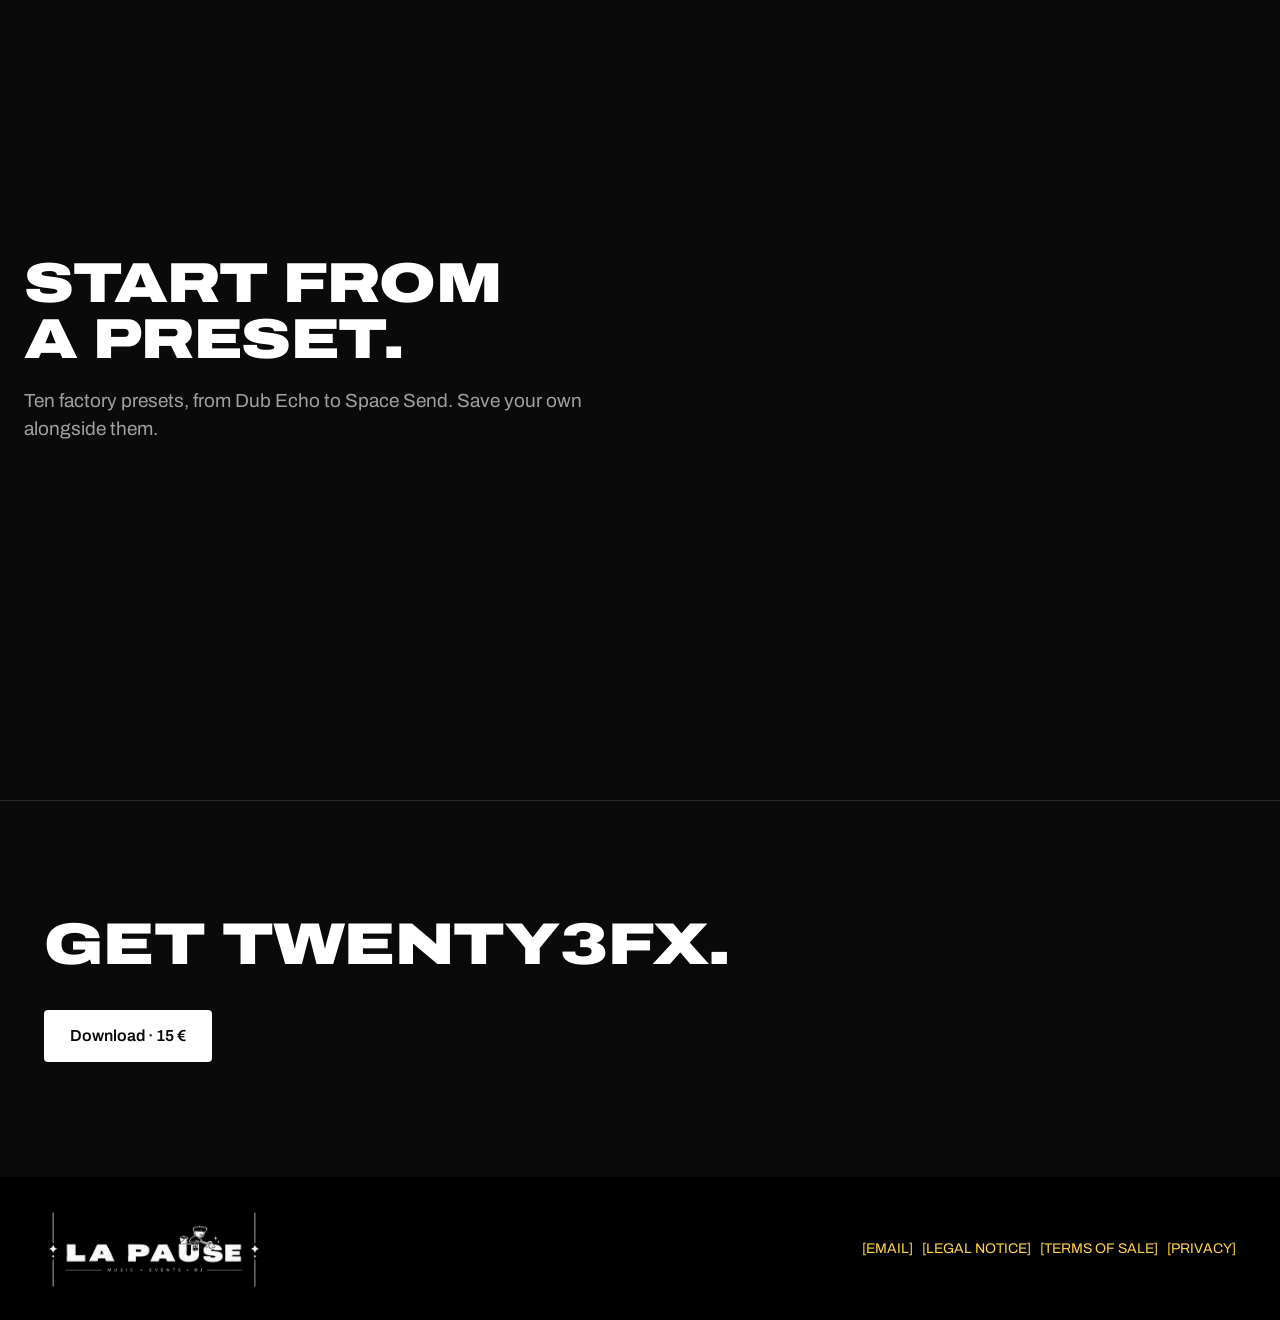
==== commit f1015d95: "Nouvelle interface du plug-in et installateurs à jour Co-Authored-By: Claude Opus 5.5 <noreply@anthr" ====
--- a/index.html
+++ b/index.html
@@ -84,7 +84,7 @@
       </article>
       <article class="chapter" data-focus="790,1320" data-run="knobs">
         <h2>Three knobs for the rest.</h2>
-        <p>Time, Level / Depth, and Sound Color: a single filter, low-pass to the left and high-pass to the right.</p>
+        <p>Time, Level / Depth, and Color: a single filter, low-pass to the left and high-pass to the right.</p>
       </article>
       <article class="chapter" data-focus="0,1320" data-run="themes">
         <h2>Five finishes.</h2>
--- a/plugin.css
+++ b/plugin.css
@@ -54,3 +54,34 @@
 .row-m:hover { background: #2a2a2c !important; }
 .row-m[aria-checked="true"], .row-m[aria-checked="true"]:hover { background: #b3561d !important; color: #fff !important; }
 .cap { left: 22px; font-size: 7.5px; letter-spacing: .1em; color: #888; }
+
+/* V2: the changes on top of the current plug-in. */
+.v2 .name { left: 40px; top: 10px; width: auto; text-align: left; padding: 0; font-size: 16px; letter-spacing: .16em; }
+.v2 .badge { left: auto; right: 14px; top: 9px; width: 62px; border-radius: 4px; }
+.v2 #scope { left: 16px; top: 40px; width: 266px; height: 84px; }
+.v2 .bpm { left: 14px; top: 134px; font-size: 48px; letter-spacing: -.02em; }
+.v2 .val { left: 178px; top: 160px; font-size: 20px; }
+/* Rounder controls, and a small lift under the pointer. */
+.v2 .frame { border-radius: 18px; }
+.v2 .lcd { border-radius: 10px; }
+.v2 .band { border-radius: 14px; }
+.v2 .arrow { border-radius: 14px; }
+.v2 .auto { border-radius: 30px; }
+.v2 .big { border-radius: 24px; }
+.v2 .menu { border-radius: 16px; }
+.v2 .row-m { border-radius: 12px; }
+.v2 .arrow, .v2 .band, .v2 .auto, .v2 .tap, .v2 .big, .v2 .power, .v2 .badge, .v2 .knob { transition: transform .22s var(--ease), filter .15s, background .15s, box-shadow .15s; }
+.v2 .arrow:hover, .v2 .band:hover, .v2 .big:hover, .v2 .badge:hover { transform: scale(1.08); }
+.v2 .auto:hover, .v2 .tap:hover, .v2 .power:hover { transform: scale(1.06); }
+.v2 .knob:hover { transform: scale(1.04); }
+.v2 .arrow:active, .v2 .band:active, .v2 .big:active, .v2 .badge:active, .v2 .auto:active, .v2 .tap:active, .v2 .power:active { transform: scale(.96); }
+.v2 .lab { transition: color .3s, transform .22s var(--ease); }
+.v2 .lab:hover { transform: translate(-50%, -50%) rotate(var(--r)) scale(1.14); }
+.v2 .row-m { transition: background .12s, transform .22s var(--ease); }
+.v2 .row-m:hover { transform: scale(1.02); }
+/* Division: the value rolls inside a small window. */
+.v2 .divval { height: 20px; overflow: hidden; }
+.v2 .divval span { left: 0; width: 100%; top: 2px; }
+/* Knobs: brushed metal in the theme's finish, with a thin line as the pointer. */
+.v2 .knob { background: conic-gradient(from 20deg, var(--ml), var(--md) 12%, color-mix(in srgb, var(--ml) 92%, var(--md)) 25%, color-mix(in srgb, var(--md) 92%, #000) 38%, var(--ml) 50%, var(--md) 62%, color-mix(in srgb, var(--ml) 92%, var(--md)) 75%, color-mix(in srgb, var(--md) 92%, #000) 88%, var(--ml)); }
+.v2 .knob .needle::after { left: calc(50% - 2px); top: 3%; width: 4px; height: 32%; border-radius: 2px; background: #17171a; box-shadow: none; }
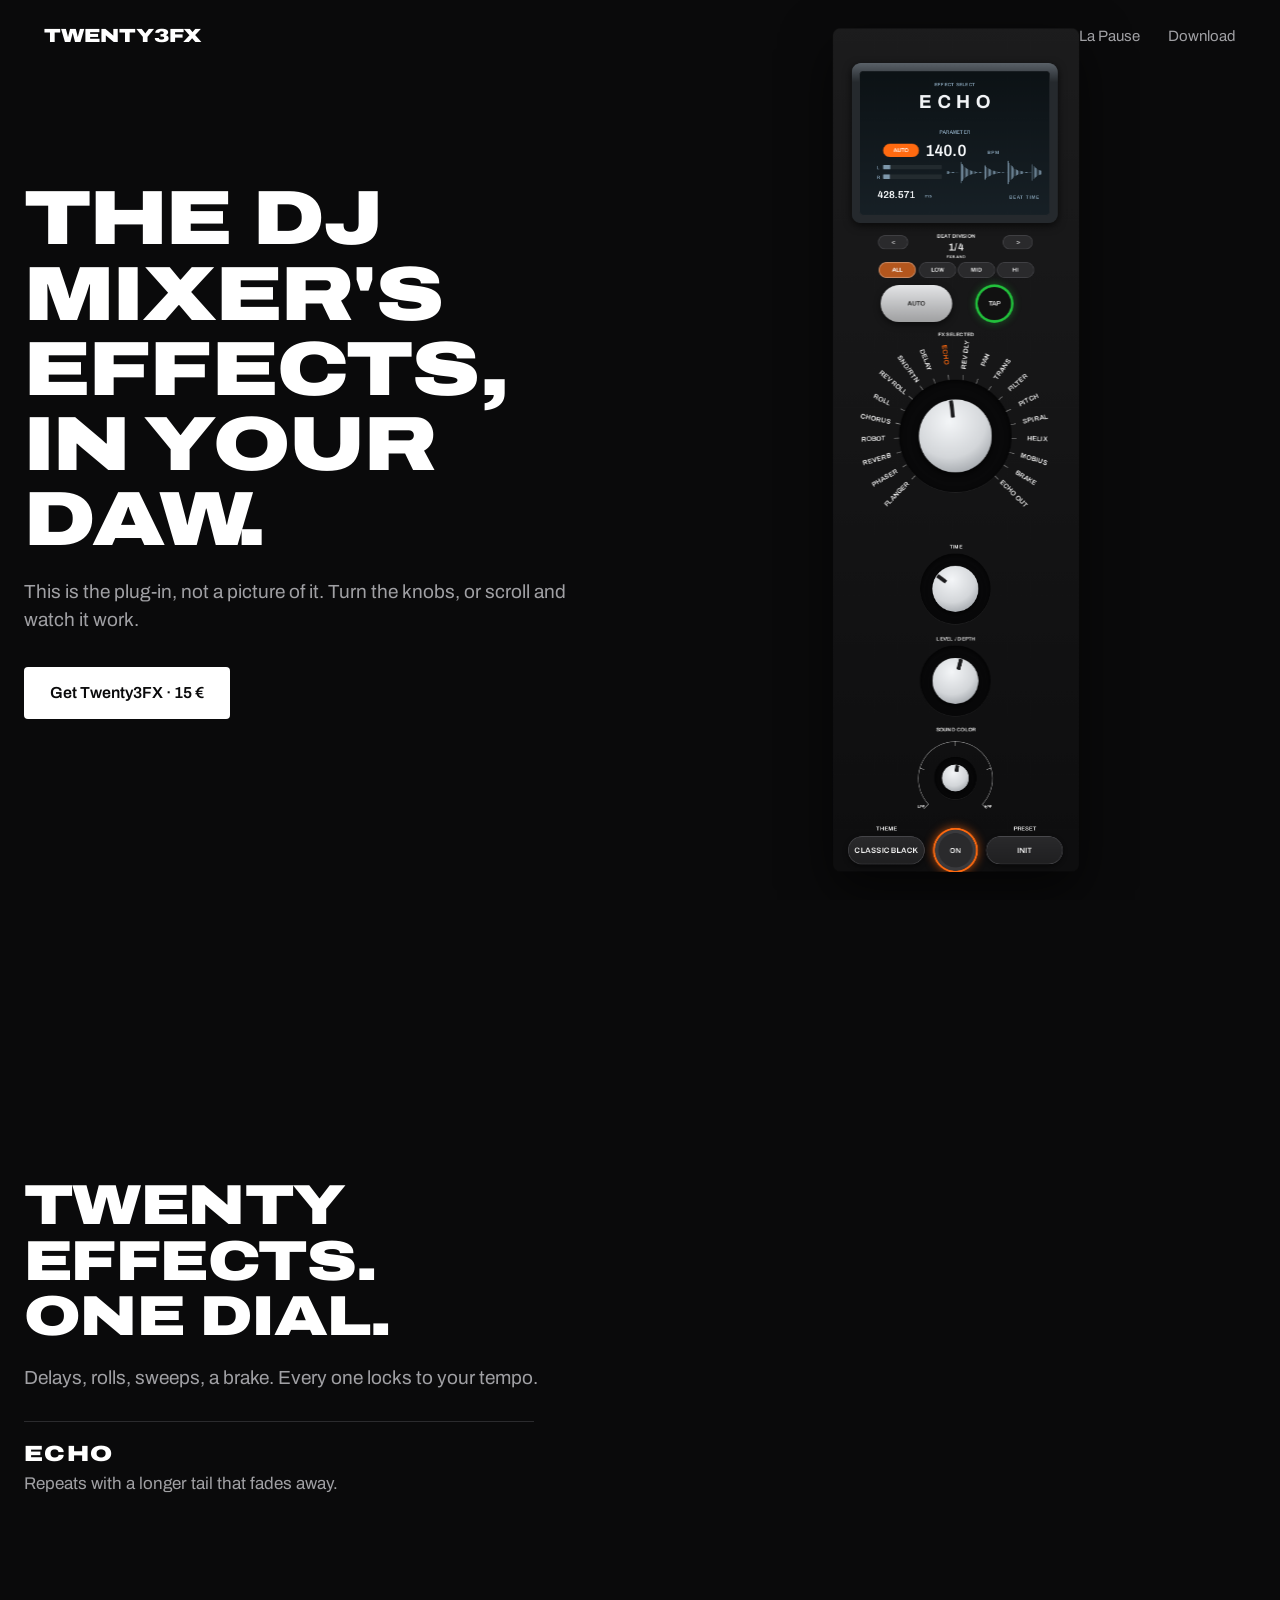
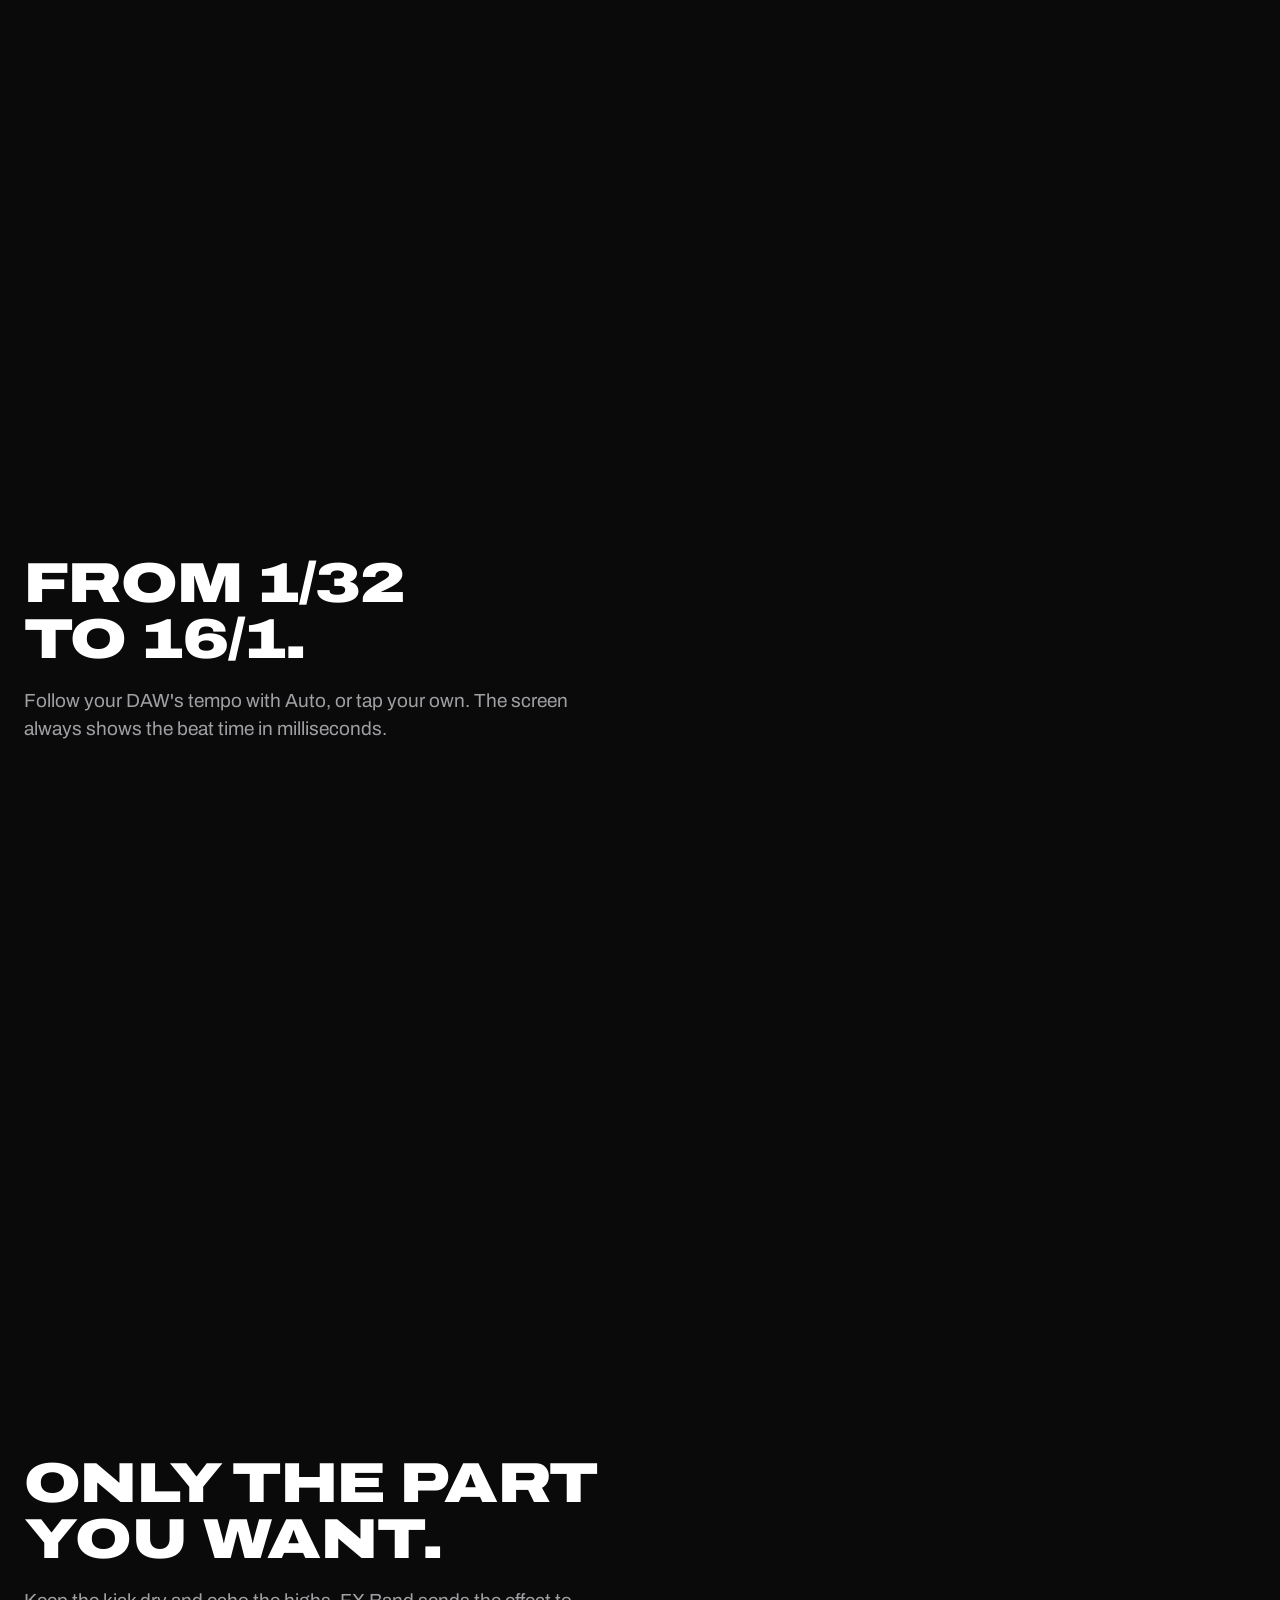
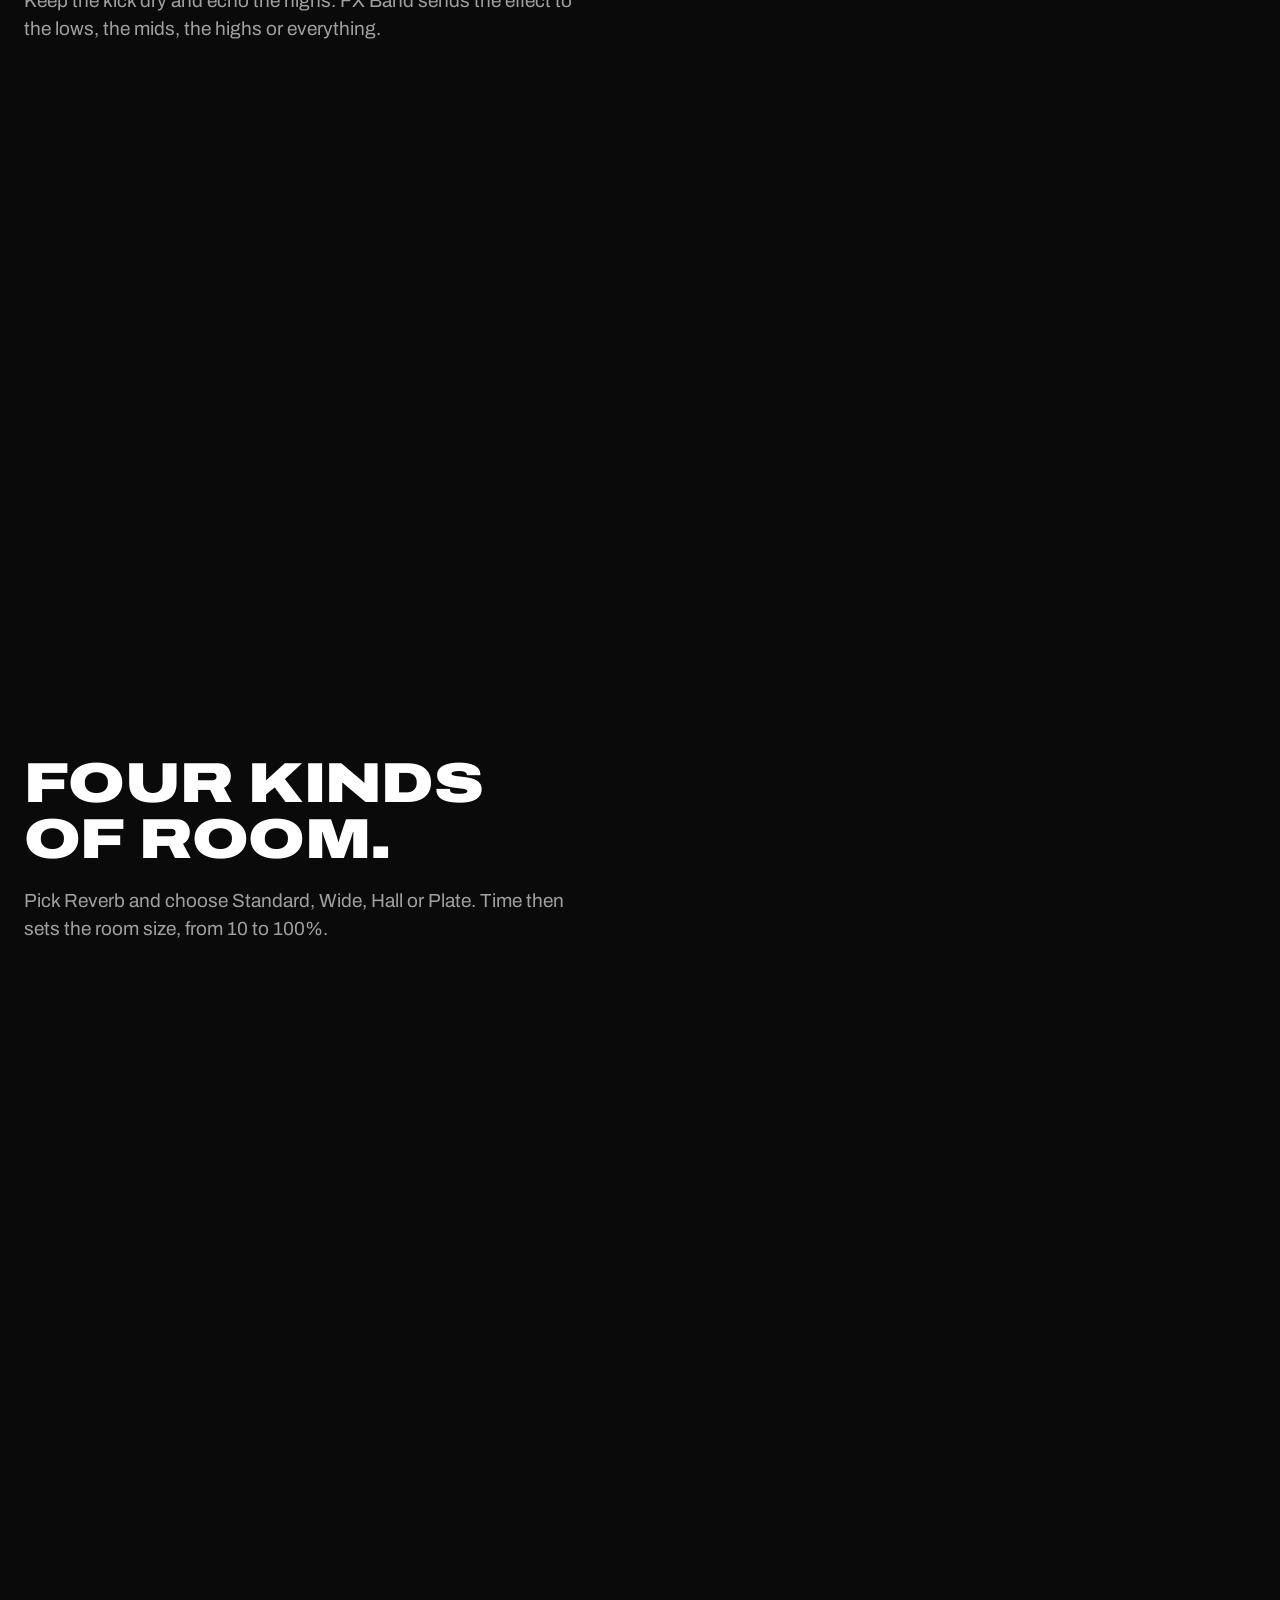
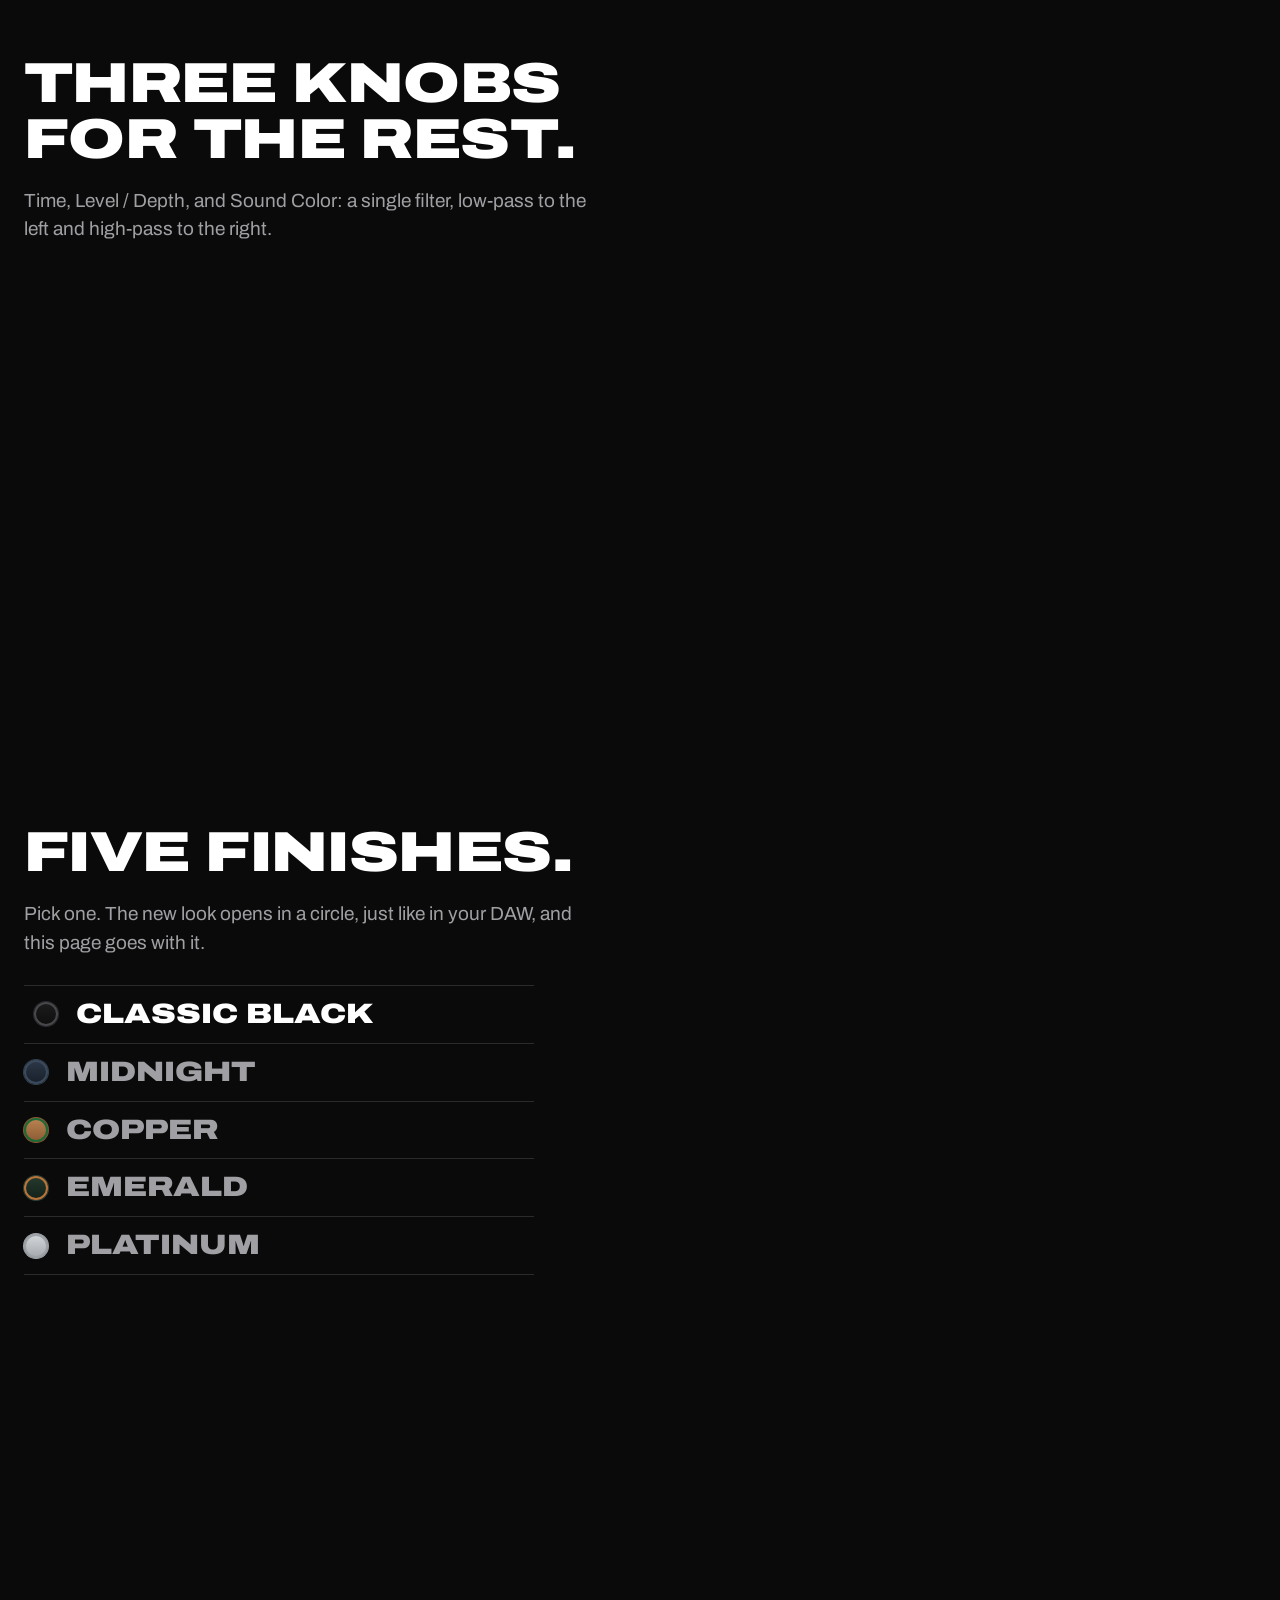
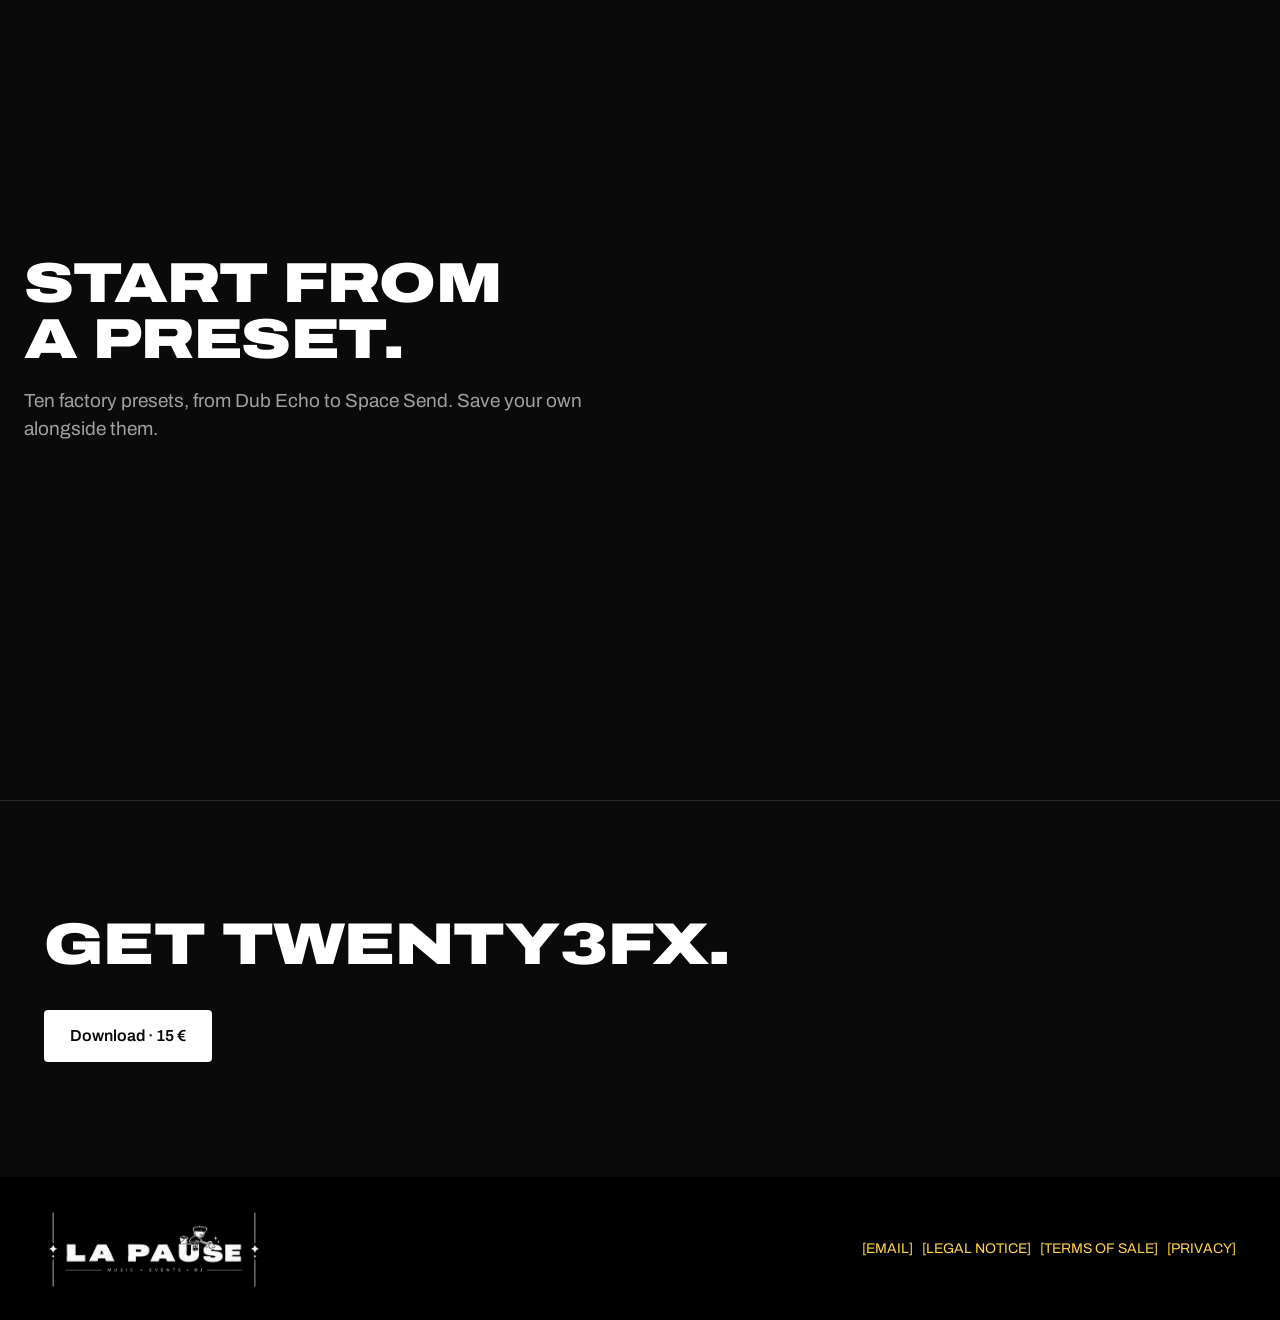
==== commit 83f50a04: "Retour à la première version publiée du site Co-Authored-By: Claude Opus 5.5 <noreply@anthropic.com>" ====
--- a/index.html
+++ b/index.html
@@ -84,7 +84,7 @@
       </article>
       <article class="chapter" data-focus="790,1320" data-run="knobs">
         <h2>Three knobs for the rest.</h2>
-        <p>Time, Level / Depth, and Color: a single filter, low-pass to the left and high-pass to the right.</p>
+        <p>Time, Level / Depth, and Sound Color: a single filter, low-pass to the left and high-pass to the right.</p>
       </article>
       <article class="chapter" data-focus="0,1320" data-run="themes">
         <h2>Five finishes.</h2>
--- a/plugin.css
+++ b/plugin.css
@@ -54,34 +54,3 @@
 .row-m:hover { background: #2a2a2c !important; }
 .row-m[aria-checked="true"], .row-m[aria-checked="true"]:hover { background: #b3561d !important; color: #fff !important; }
 .cap { left: 22px; font-size: 7.5px; letter-spacing: .1em; color: #888; }
-
-/* V2: the changes on top of the current plug-in. */
-.v2 .name { left: 40px; top: 10px; width: auto; text-align: left; padding: 0; font-size: 16px; letter-spacing: .16em; }
-.v2 .badge { left: auto; right: 14px; top: 9px; width: 62px; border-radius: 4px; }
-.v2 #scope { left: 16px; top: 40px; width: 266px; height: 84px; }
-.v2 .bpm { left: 14px; top: 134px; font-size: 48px; letter-spacing: -.02em; }
-.v2 .val { left: 178px; top: 160px; font-size: 20px; }
-/* Rounder controls, and a small lift under the pointer. */
-.v2 .frame { border-radius: 18px; }
-.v2 .lcd { border-radius: 10px; }
-.v2 .band { border-radius: 14px; }
-.v2 .arrow { border-radius: 14px; }
-.v2 .auto { border-radius: 30px; }
-.v2 .big { border-radius: 24px; }
-.v2 .menu { border-radius: 16px; }
-.v2 .row-m { border-radius: 12px; }
-.v2 .arrow, .v2 .band, .v2 .auto, .v2 .tap, .v2 .big, .v2 .power, .v2 .badge, .v2 .knob { transition: transform .22s var(--ease), filter .15s, background .15s, box-shadow .15s; }
-.v2 .arrow:hover, .v2 .band:hover, .v2 .big:hover, .v2 .badge:hover { transform: scale(1.08); }
-.v2 .auto:hover, .v2 .tap:hover, .v2 .power:hover { transform: scale(1.06); }
-.v2 .knob:hover { transform: scale(1.04); }
-.v2 .arrow:active, .v2 .band:active, .v2 .big:active, .v2 .badge:active, .v2 .auto:active, .v2 .tap:active, .v2 .power:active { transform: scale(.96); }
-.v2 .lab { transition: color .3s, transform .22s var(--ease); }
-.v2 .lab:hover { transform: translate(-50%, -50%) rotate(var(--r)) scale(1.14); }
-.v2 .row-m { transition: background .12s, transform .22s var(--ease); }
-.v2 .row-m:hover { transform: scale(1.02); }
-/* Division: the value rolls inside a small window. */
-.v2 .divval { height: 20px; overflow: hidden; }
-.v2 .divval span { left: 0; width: 100%; top: 2px; }
-/* Knobs: brushed metal in the theme's finish, with a thin line as the pointer. */
-.v2 .knob { background: conic-gradient(from 20deg, var(--ml), var(--md) 12%, color-mix(in srgb, var(--ml) 92%, var(--md)) 25%, color-mix(in srgb, var(--md) 92%, #000) 38%, var(--ml) 50%, var(--md) 62%, color-mix(in srgb, var(--ml) 92%, var(--md)) 75%, color-mix(in srgb, var(--md) 92%, #000) 88%, var(--ml)); }
-.v2 .knob .needle::after { left: calc(50% - 2px); top: 3%; width: 4px; height: 32%; border-radius: 2px; background: #17171a; box-shadow: none; }
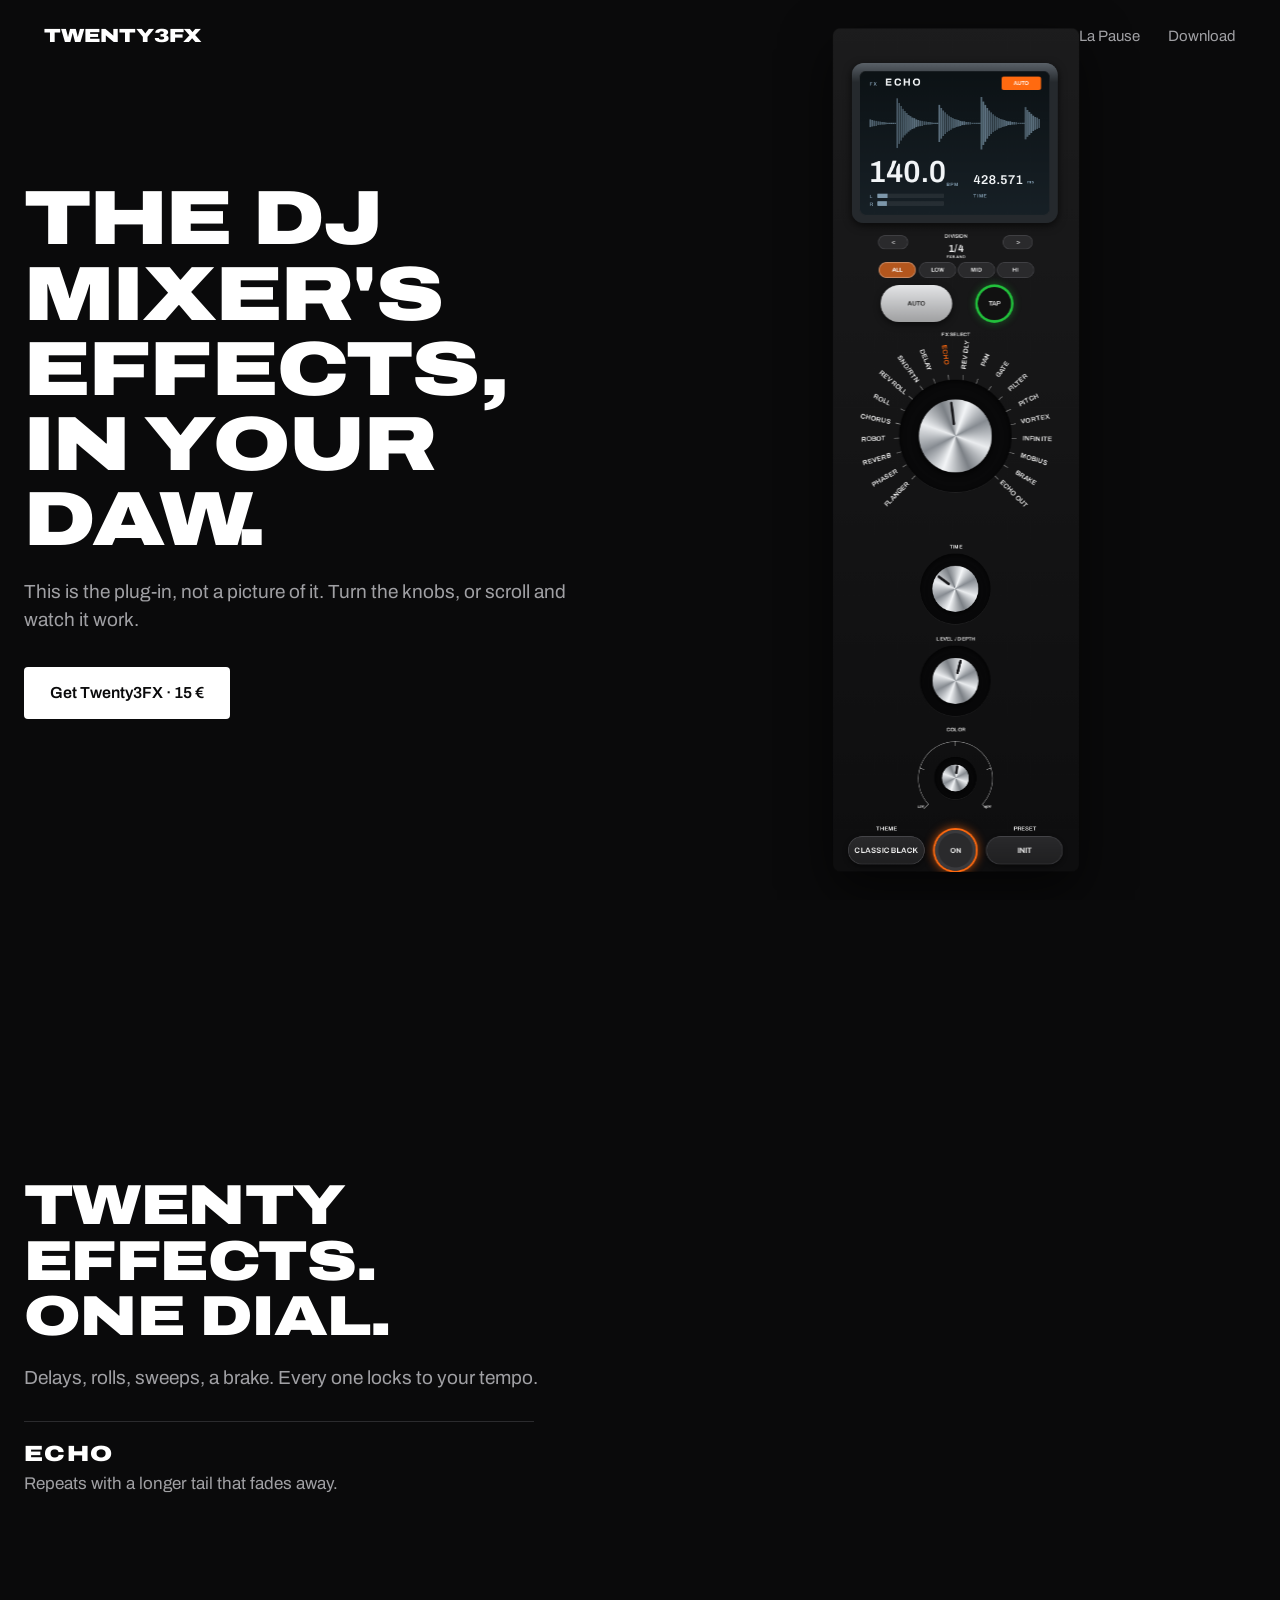
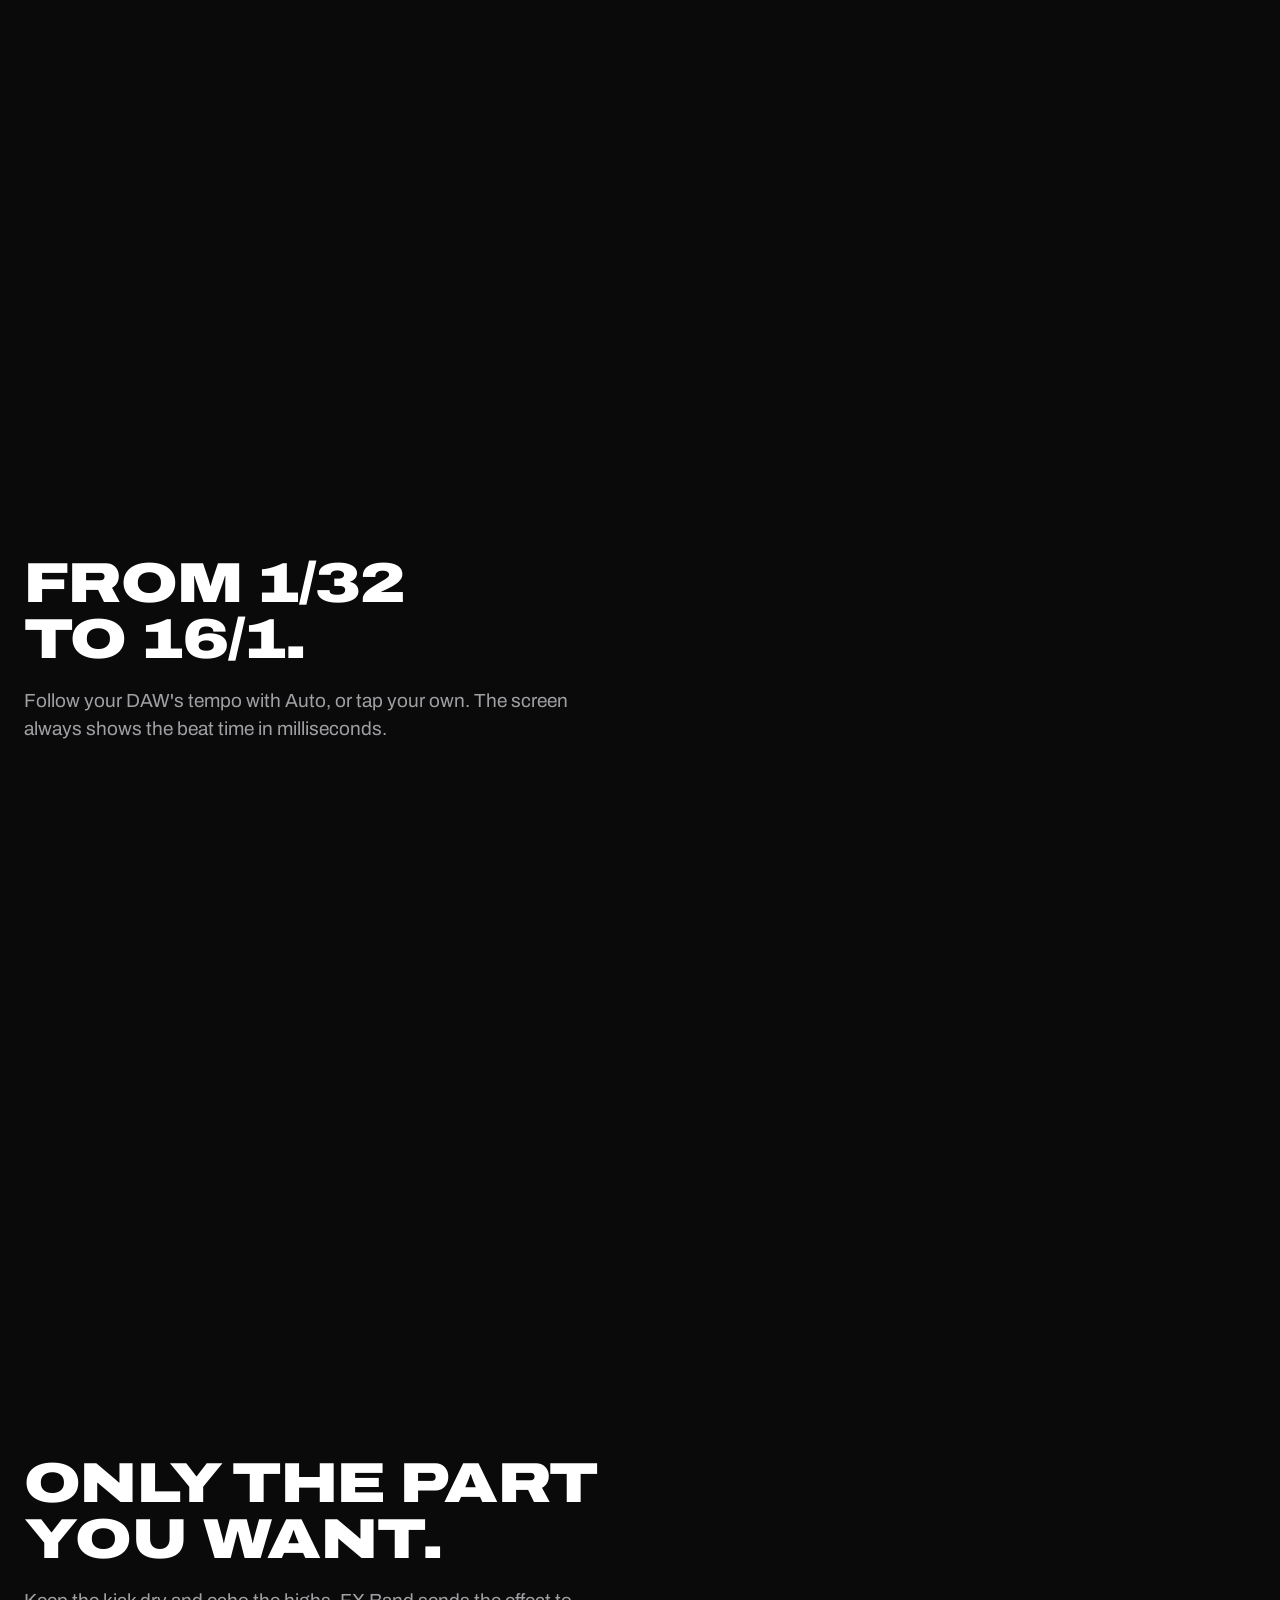
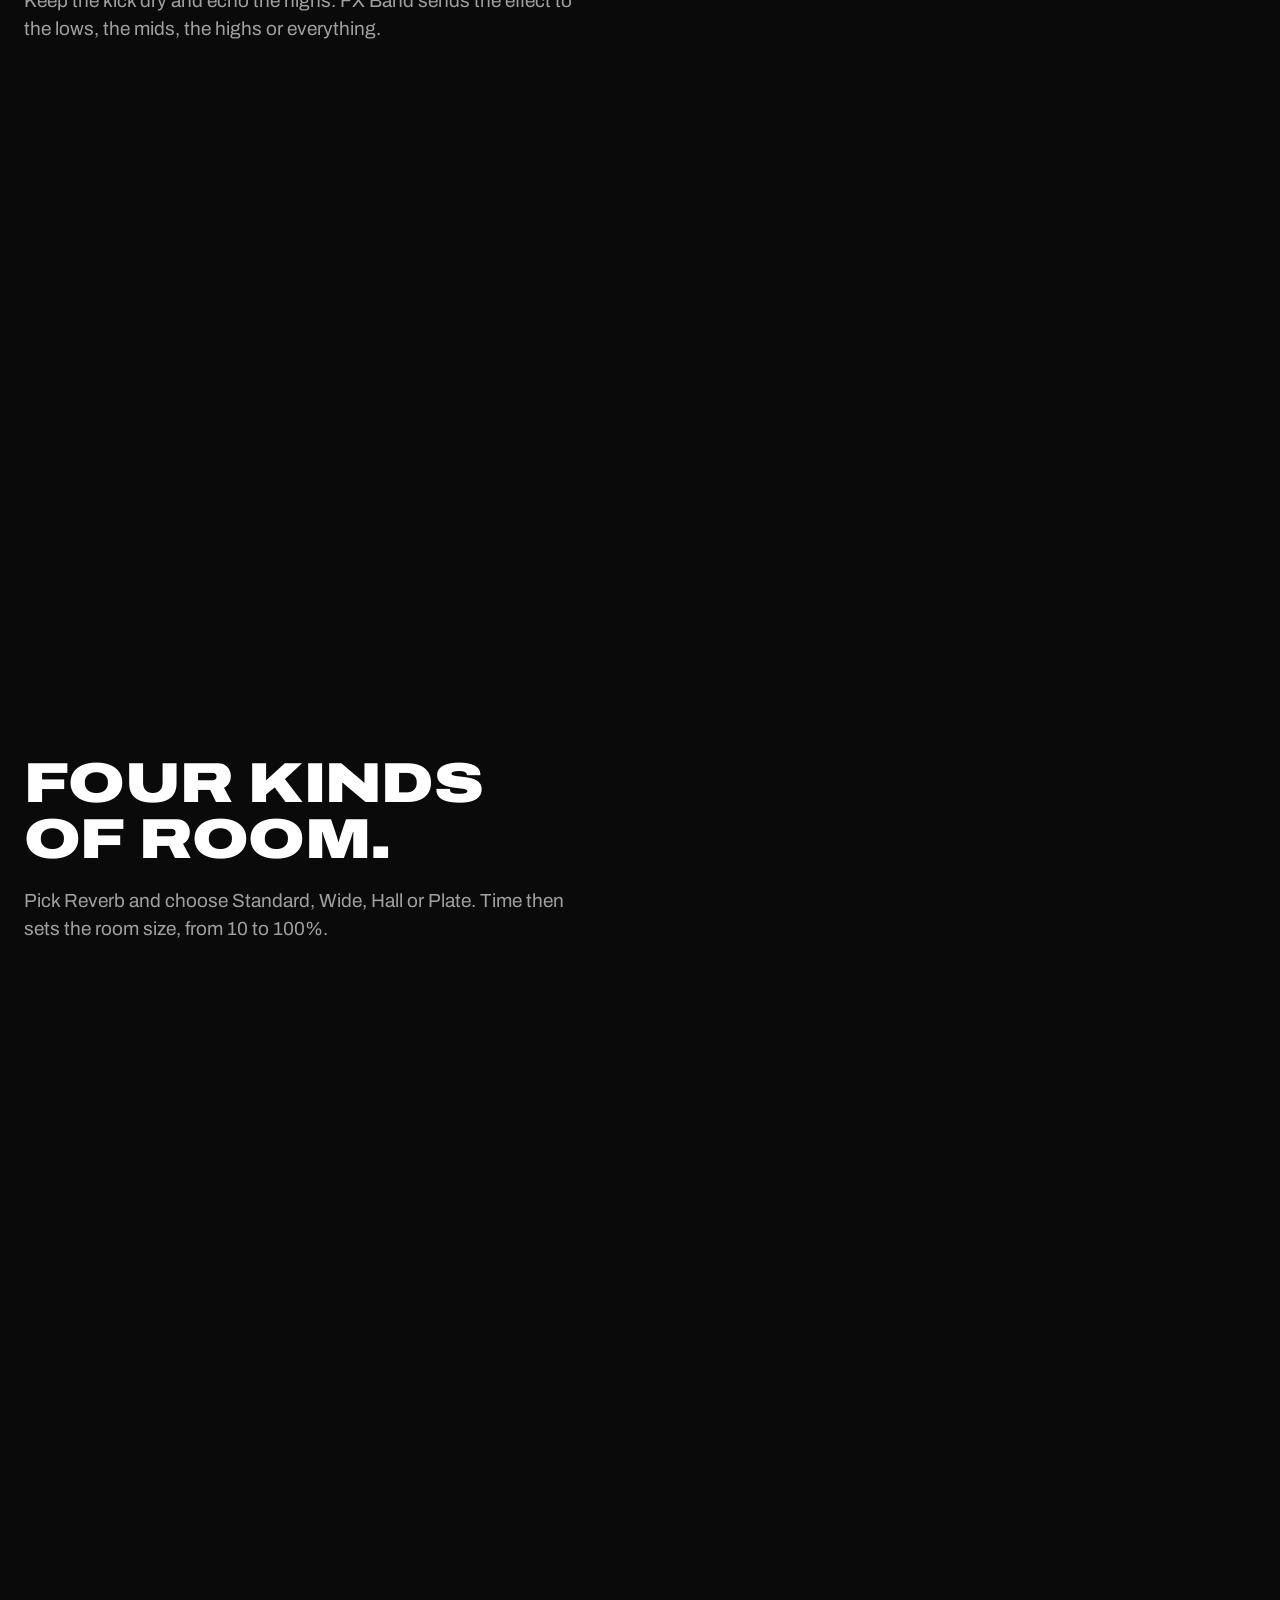
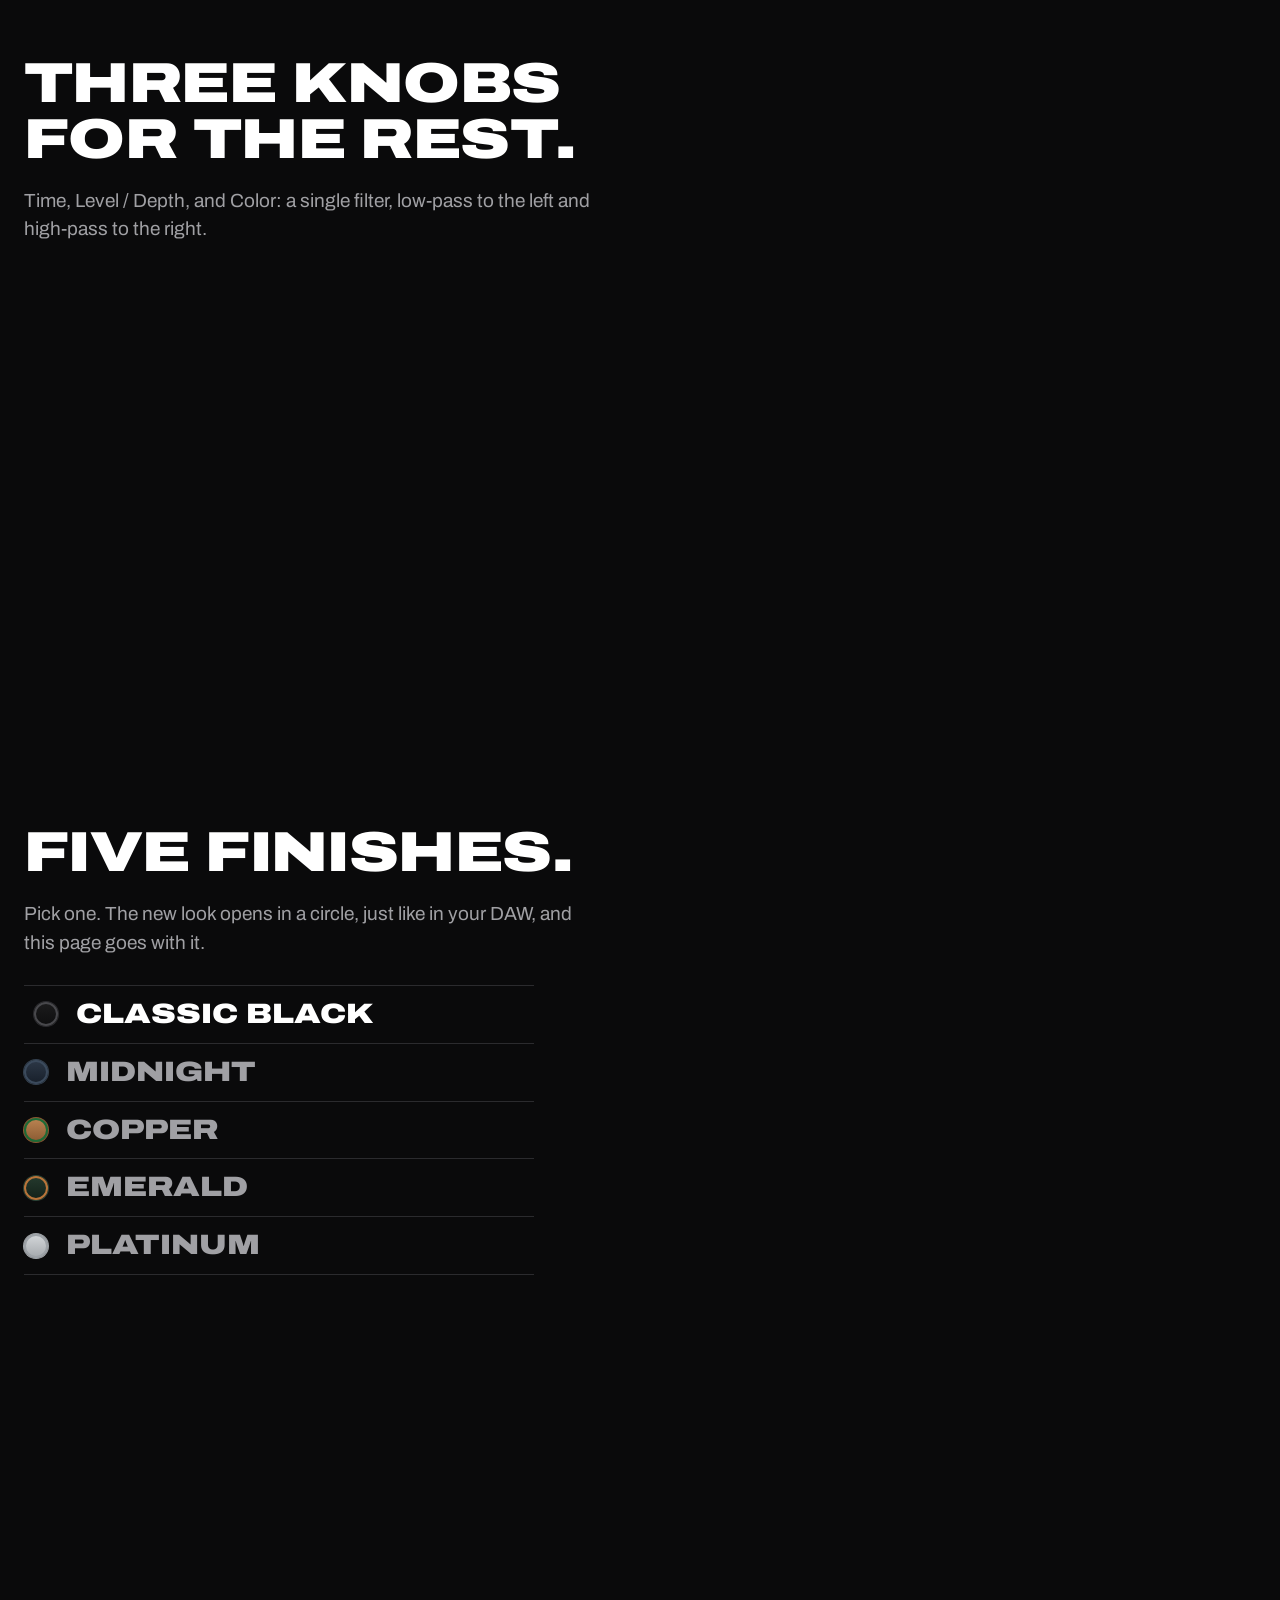
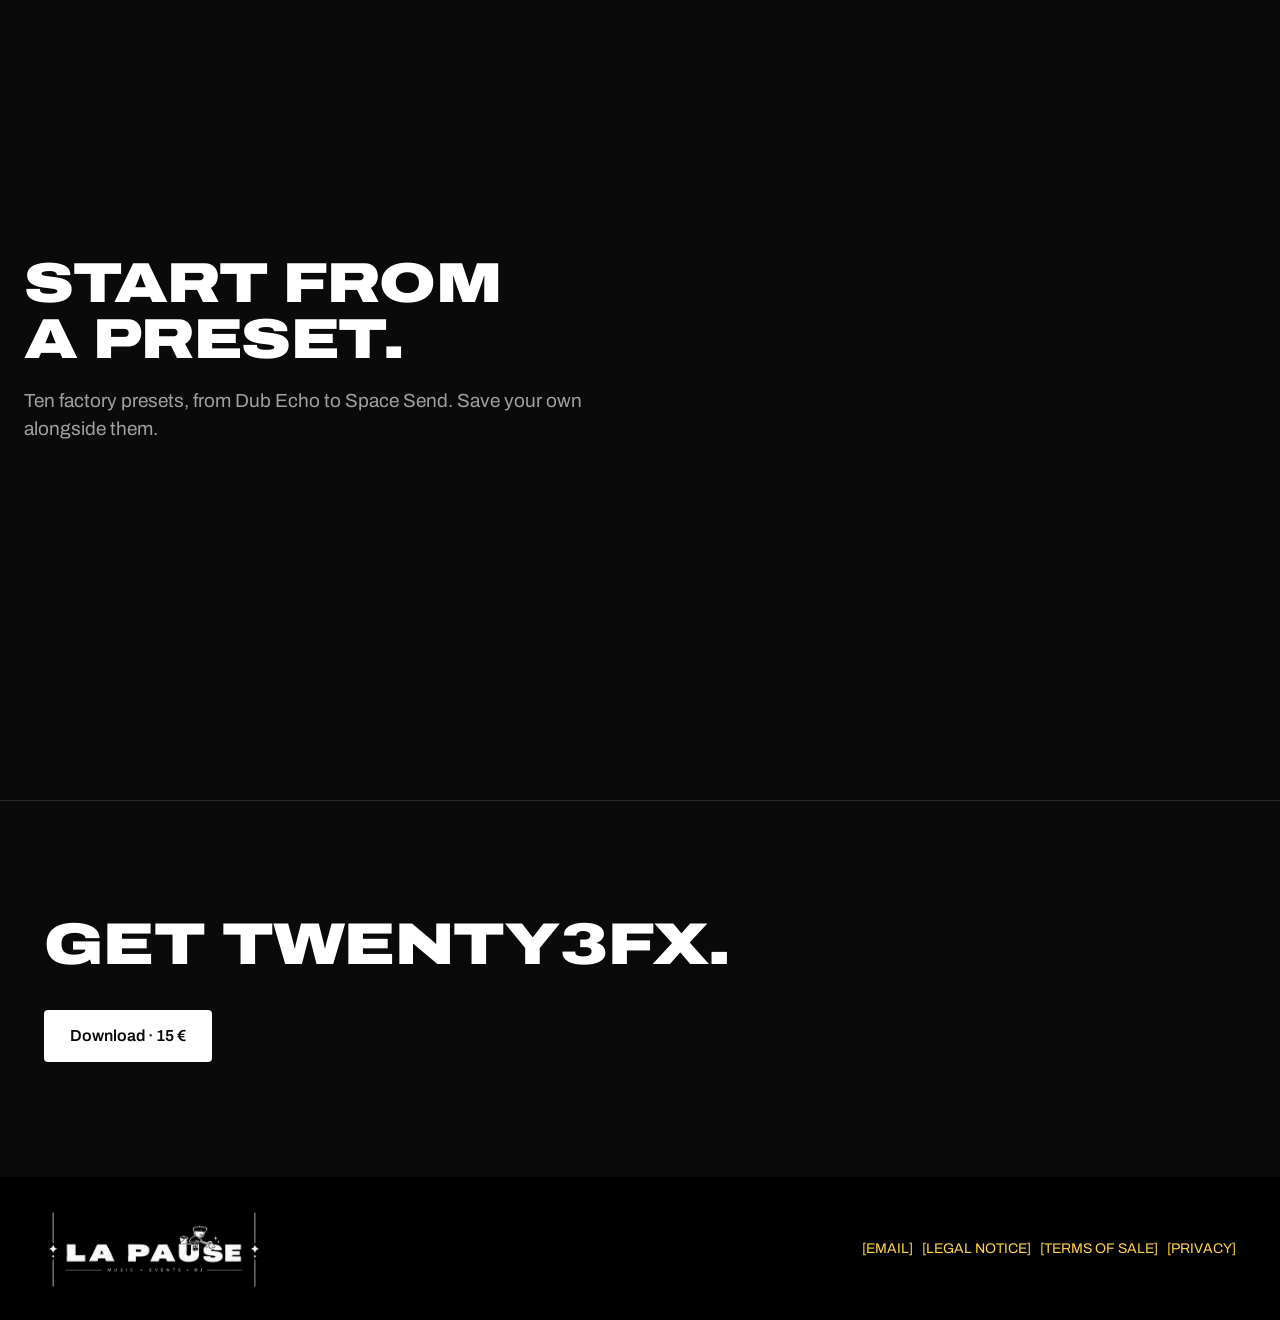
==== commit fa54ae65: "Nouvelle version en ligne, zip Windows hébergé sur GitHub Releases Co-Authored-By: Claude Opus 5.5 <" ====
--- a/index.html
+++ b/index.html
@@ -84,7 +84,7 @@
       </article>
       <article class="chapter" data-focus="790,1320" data-run="knobs">
         <h2>Three knobs for the rest.</h2>
-        <p>Time, Level / Depth, and Sound Color: a single filter, low-pass to the left and high-pass to the right.</p>
+        <p>Time, Level / Depth, and Color: a single filter, low-pass to the left and high-pass to the right.</p>
       </article>
       <article class="chapter" data-focus="0,1320" data-run="themes">
         <h2>Five finishes.</h2>
--- a/plugin.css
+++ b/plugin.css
@@ -54,3 +54,34 @@
 .row-m:hover { background: #2a2a2c !important; }
 .row-m[aria-checked="true"], .row-m[aria-checked="true"]:hover { background: #b3561d !important; color: #fff !important; }
 .cap { left: 22px; font-size: 7.5px; letter-spacing: .1em; color: #888; }
+
+/* V2: the changes on top of the current plug-in. */
+.v2 .name { left: 40px; top: 10px; width: auto; text-align: left; padding: 0; font-size: 16px; letter-spacing: .16em; }
+.v2 .badge { left: auto; right: 14px; top: 9px; width: 62px; border-radius: 4px; }
+.v2 #scope { left: 16px; top: 40px; width: 266px; height: 84px; }
+.v2 .bpm { left: 14px; top: 134px; font-size: 48px; letter-spacing: -.02em; }
+.v2 .val { left: 178px; top: 160px; font-size: 20px; }
+/* Rounder controls, and a small lift under the pointer. */
+.v2 .frame { border-radius: 18px; }
+.v2 .lcd { border-radius: 10px; }
+.v2 .band { border-radius: 14px; }
+.v2 .arrow { border-radius: 14px; }
+.v2 .auto { border-radius: 30px; }
+.v2 .big { border-radius: 24px; }
+.v2 .menu { border-radius: 16px; }
+.v2 .row-m { border-radius: 12px; }
+.v2 .arrow, .v2 .band, .v2 .auto, .v2 .tap, .v2 .big, .v2 .power, .v2 .badge, .v2 .knob { transition: transform .22s var(--ease), filter .15s, background .15s, box-shadow .15s; }
+.v2 .arrow:hover, .v2 .band:hover, .v2 .big:hover, .v2 .badge:hover { transform: scale(1.08); }
+.v2 .auto:hover, .v2 .tap:hover, .v2 .power:hover { transform: scale(1.06); }
+.v2 .knob:hover { transform: scale(1.04); }
+.v2 .arrow:active, .v2 .band:active, .v2 .big:active, .v2 .badge:active, .v2 .auto:active, .v2 .tap:active, .v2 .power:active { transform: scale(.96); }
+.v2 .lab { transition: color .3s, transform .22s var(--ease); }
+.v2 .lab:hover { transform: translate(-50%, -50%) rotate(var(--r)) scale(1.14); }
+.v2 .row-m { transition: background .12s, transform .22s var(--ease); }
+.v2 .row-m:hover { transform: scale(1.02); }
+/* Division: the value rolls inside a small window. */
+.v2 .divval { height: 20px; overflow: hidden; }
+.v2 .divval span { left: 0; width: 100%; top: 2px; }
+/* Knobs: brushed metal in the theme's finish, with a thin line as the pointer. */
+.v2 .knob { background: conic-gradient(from 20deg, var(--ml), var(--md) 12%, color-mix(in srgb, var(--ml) 92%, var(--md)) 25%, color-mix(in srgb, var(--md) 92%, #000) 38%, var(--ml) 50%, var(--md) 62%, color-mix(in srgb, var(--ml) 92%, var(--md)) 75%, color-mix(in srgb, var(--md) 92%, #000) 88%, var(--ml)); }
+.v2 .knob .needle::after { left: calc(50% - 2px); top: 3%; width: 4px; height: 32%; border-radius: 2px; background: #17171a; box-shadow: none; }
